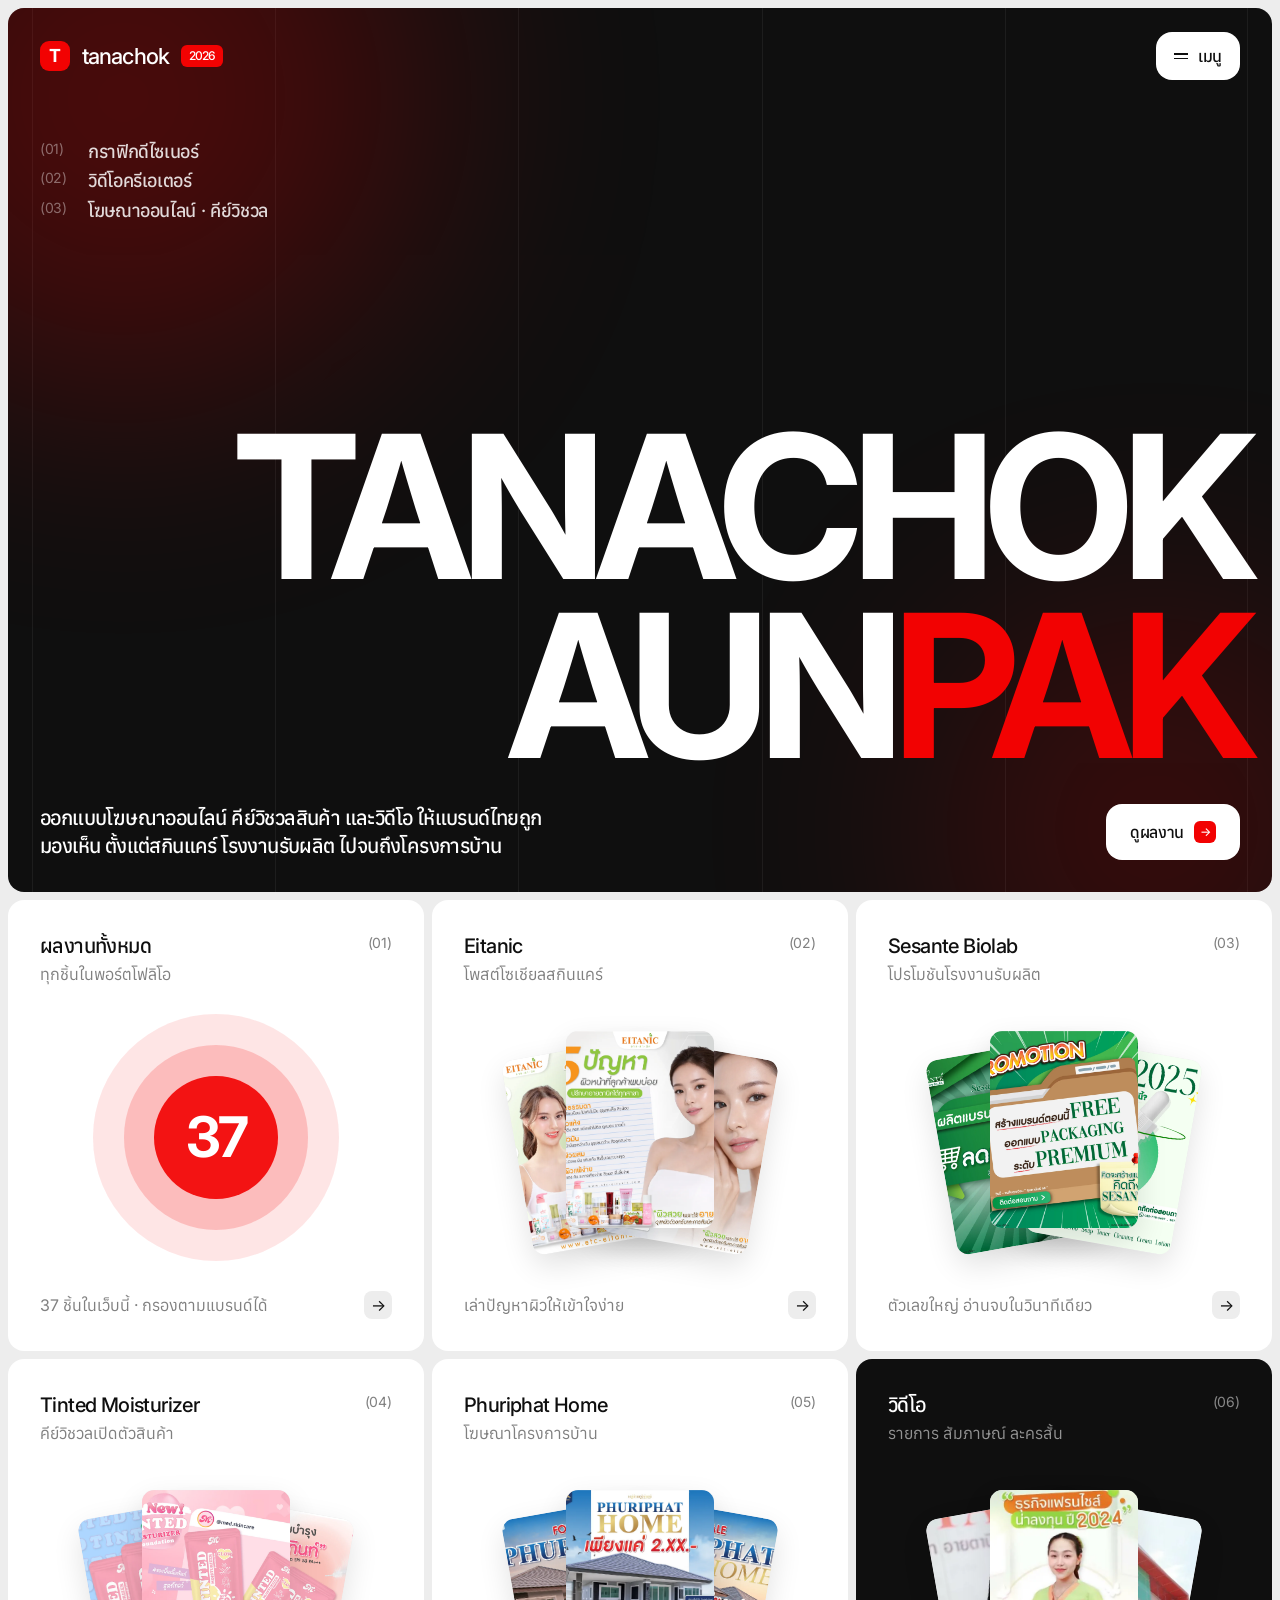
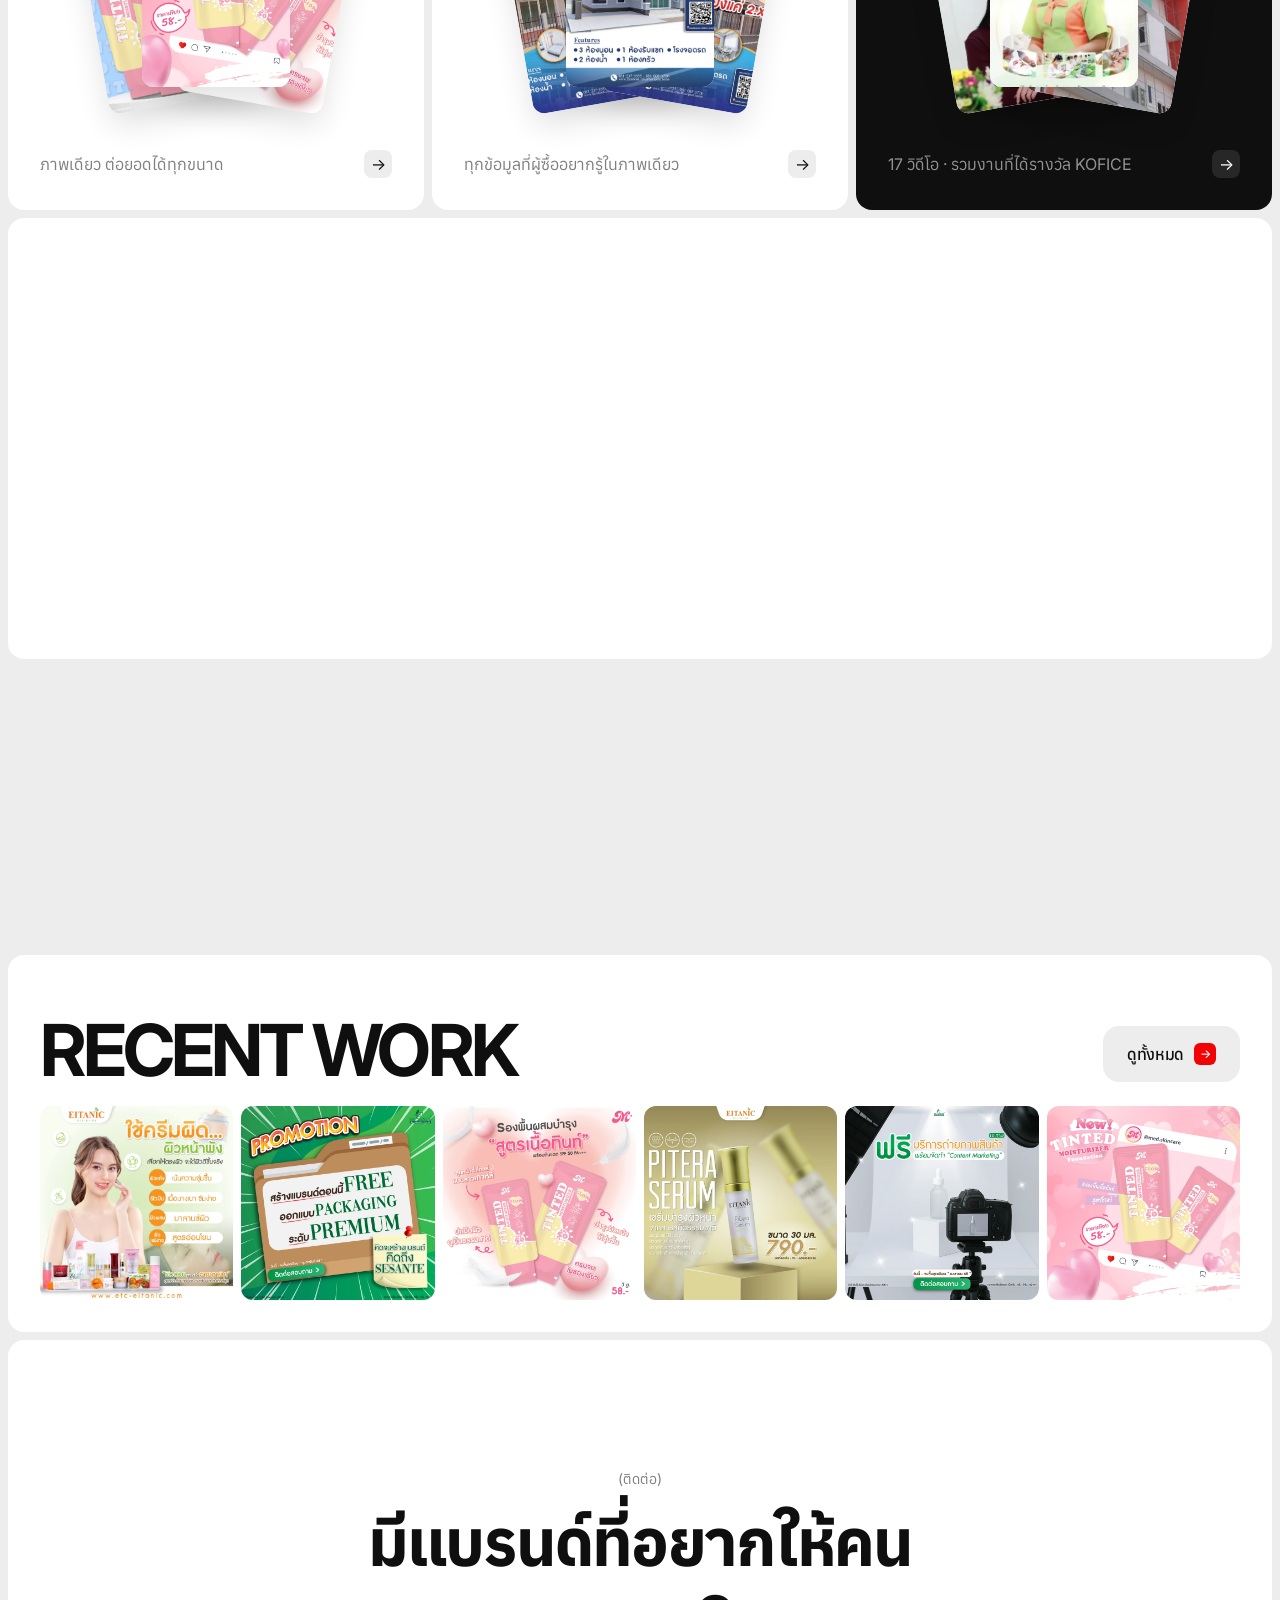
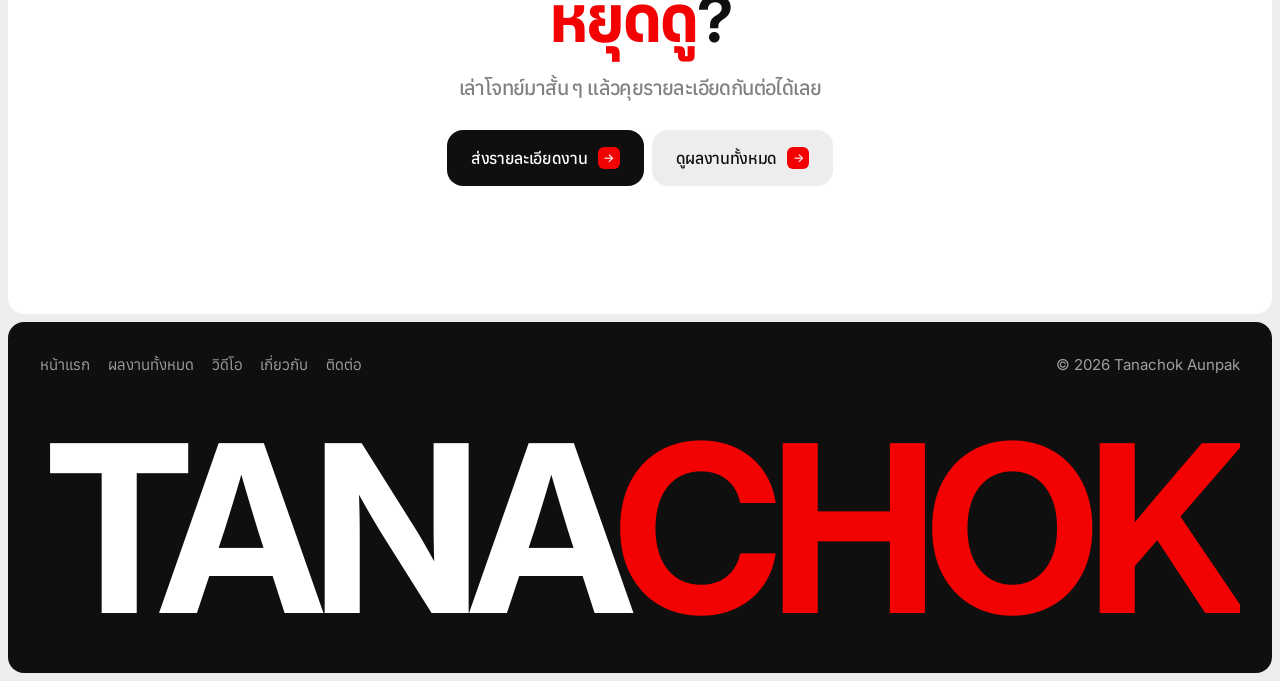
==== index.html @ 9e2f5c04 "Earth's Portfolio: Tanachok Aunpak portfolio website Co-Authored-By: Claude Opus 5.5 <noreply@anthro" ====
<!DOCTYPE html>
<html lang="th">
<head>
<meta charset="utf-8">
<meta name="viewport" content="width=device-width, initial-scale=1">
<title>Tanachok Aunpak — กราฟิกดีไซเนอร์และวิดีโอครีเอเตอร์</title>
<meta name="description" content="พอร์ตโฟลิโอ Tanachok Aunpak งานโฆษณาออนไลน์ คีย์วิชวลสินค้า แบนเนอร์ ริชเมนู LINE OA และวิดีโอ">
<link rel="preconnect" href="https://fonts.googleapis.com">
<link rel="preconnect" href="https://fonts.gstatic.com" crossorigin>
<link href="https://fonts.googleapis.com/css2?family=Inter:opsz,wght@14..32,400..700&family=Anuphan:wght@400;500;700&display=swap" rel="stylesheet">
<link rel="stylesheet" href="assets/style.css">
<script type="application/ld+json">{"@context":"https://schema.org","@type":"Person","name":"Tanachok Aunpak","jobTitle":"Graphic Designer and Video Creator","award":"2nd place, Promotional Video, 2021 Wonder Frame: Video and Photo Contest (KOFICE)"}</script>
</head>
<body>
<main class="stack" id="top">
<section class="panel dark hero">
    <div class="vlines"><i></i><i></i><i></i><i></i><i></i></div>
    <span class="glow a"></span><span class="glow b"></span>
    <div class="bar">
      <a href="index.html" class="logo bi" style="--n:0" aria-label="Tanachok หน้าแรก"><span class="mk">T</span>tanachok<span class="badge">2026</span></a>
      <div class="menu bi" style="--n:1"><button class="menu-btn" type="button" aria-expanded="false" aria-haspopup="true"><i><b></b><b></b></i>เมนู</button><nav class="menu-list" aria-label="เมนูหลัก"><a href="index.html" aria-current="page">หน้าแรก <span></span></a><a href="work.html">ผลงานทั้งหมด <span>(37)</span></a><hr><a href="eitanic.html">Eitanic <span>(02)</span></a><a href="sesante.html">Sesante Biolab <span>(03)</span></a><a href="tinted.html">Tinted Moisturizer <span>(04)</span></a><a href="phuriphat.html">Phuriphat Home <span>(05)</span></a><a href="video.html">วิดีโอ <span>(06)</span></a><hr><a href="about.html">เกี่ยวกับ <span></span></a><a href="contact.html">ติดต่อ <span>→</span></a></nav></div>
    </div>
    <div class="roles">
      <span class="bi" style="--n:2"><em>(01)</em>กราฟิกดีไซเนอร์</span>
      <span class="bi" style="--n:3"><em>(02)</em>วิดีโอครีเอเตอร์</span>
      <span class="bi" style="--n:4"><em>(03)</em>โฆษณาออนไลน์ · คีย์วิชวล</span>
    </div>
    <h1 class="disp fit"><span class="bi" style="--n:2;display:block">Tanachok</span><span class="bi" style="--n:3;display:block">Aun<span class="ac">pak</span></span></h1>
    <div class="foot">
      <p class="t20 bi" style="--n:4">ออกแบบโฆษณาออนไลน์ คีย์วิชวลสินค้า และวิดีโอ ให้แบรนด์ไทยถูกมองเห็น ตั้งแต่สกินแคร์ โรงงานรับผลิต ไปจนถึงโครงการบ้าน</p>
      <div class="bi" style="--n:5"><a href="work.html" class="btn light" ><span class="roll"><span>ดูผลงาน</span><span>ดูผลงาน</span></span><span class="ic">→</span></a></div>
    </div>
  </section>

  <section class="cgrid" aria-label="สารบัญ">
    <a href="work.html" class="panel card rv" style="--n:0">
      <div class="hd"><div><p class="t20">ผลงานทั้งหมด</p><p class="grey" style="margin-top:4px">ทุกชิ้นในพอร์ตโฟลิโอ</p></div><span class="num">(01)</span></div>
      <div class="vis"><div class="rings"><i></i><i></i><i></i><b>37</b></div></div>
      <div class="go"><span class="grey">37 ชิ้นในเว็บนี้ · กรองตามแบรนด์ได้</span><b>→</b></div>
    </a>
    <a href="eitanic.html" class="panel card rv" style="--n:1">
      <div class="hd"><div><p class="t20">Eitanic</p><p class="grey" style="margin-top:4px">โพสต์โซเชียลสกินแคร์</p></div><span class="num">(02)</span></div>
      <div class="vis"><div class="f"><img src="img/e51.webp" alt="" loading="lazy"></div><div class="f"><img src="img/e49.webp" alt="" loading="lazy"></div><div class="f"><img src="img/e50.webp" alt="" loading="lazy"></div></div>
      <div class="go"><span class="grey">เล่าปัญหาผิวให้เข้าใจง่าย</span><b>→</b></div>
    </a>
    <a href="sesante.html" class="panel card rv" style="--n:2">
      <div class="hd"><div><p class="t20">Sesante Biolab</p><p class="grey" style="margin-top:4px">โปรโมชันโรงงานรับผลิต</p></div><span class="num">(03)</span></div>
      <div class="vis"><div class="f"><img src="img/s11.webp" alt="" loading="lazy"></div><div class="f"><img src="img/s16.webp" alt="" loading="lazy"></div><div class="f"><img src="img/s20.webp" alt="" loading="lazy"></div></div>
      <div class="go"><span class="grey">ตัวเลขใหญ่ อ่านจบในวินาทีเดียว</span><b>→</b></div>
    </a>
    <a href="tinted.html" class="panel card rv" style="--n:0">
      <div class="hd"><div><p class="t20">Tinted Moisturizer</p><p class="grey" style="margin-top:4px">คีย์วิชวลเปิดตัวสินค้า</p></div><span class="num">(04)</span></div>
      <div class="vis"><div class="f"><img src="img/t43.webp" alt="" loading="lazy"></div><div class="f"><img src="img/t38.webp" alt="" loading="lazy"></div><div class="f"><img src="img/t39.webp" alt="" loading="lazy"></div></div>
      <div class="go"><span class="grey">ภาพเดียว ต่อยอดได้ทุกขนาด</span><b>→</b></div>
    </a>
    <a href="phuriphat.html" class="panel card rv" style="--n:1">
      <div class="hd"><div><p class="t20">Phuriphat Home</p><p class="grey" style="margin-top:4px">โฆษณาโครงการบ้าน</p></div><span class="num">(05)</span></div>
      <div class="vis"><div class="f"><img src="img/h2.webp" alt="" loading="lazy"></div><div class="f"><img src="img/h1.webp" alt="" loading="lazy"></div><div class="f"><img src="img/h2.webp" alt="" loading="lazy"></div></div>
      <div class="go"><span class="grey">ทุกข้อมูลที่ผู้ซื้ออยากรู้ในภาพเดียว</span><b>→</b></div>
    </a>
    <a href="video.html" class="panel card dark rv" style="--n:2">
      <div class="hd"><div><p class="t20">วิดีโอ</p><p class="grey" style="margin-top:4px">รายการ สัมภาษณ์ ละครสั้น</p></div><span class="num">(06)</span></div>
      <div class="vis"><div class="f"><img src="img/v_1tzj9fju.webp" alt="" loading="lazy"></div><div class="f"><img src="img/v_1C3UlmJU.webp" alt="" loading="lazy"></div><div class="f"><img src="img/v_13TFpoEt.webp" alt="" loading="lazy"></div></div>
      <div class="go"><span class="grey">17 วิดีโอ · รวมงานที่ได้รางวัล KOFICE</span><b>→</b></div>
    </a>
  </section>

  <section class="panel stmt">
    <p class="t24 rv">ทุกชิ้นงานเริ่มจากคำถามเดียว <span class="grey">คนที่เลื่อนผ่านจะหยุดดูไหม แล้วจะทักมาถามหรือเปล่า ตั้งแต่โพสต์โปรโมชันประจำเดือน ไปจนถึงคีย์วิชวลเปิดตัวสินค้าใหม่ ทุกชิ้นออกแบบให้อ่านง่ายบนมือถือ</span></p>
    <div class="rv" style="--n:1"><a href="about.html" class="btn " ><span class="roll"><span>รู้จักกันมากขึ้น</span><span>รู้จักกันมากขึ้น</span></span><span class="ic">→</span></a></div>
  </section>

  <section class="stats">
    <div class="panel stat rv" style="--n:0"><span class="num">(ผลงาน)</span><div><b class="disp"><span class="cu" data-to="60">60</span><span class="ac">+</span></b><p class="grey" style="margin-top:12px">ชิ้นงานกราฟิกในพอร์ตโฟลิโอ</p></div></div>
    <div class="panel stat rv" style="--n:1"><span class="num">(แบรนด์)</span><div><b class="disp"><span class="cu" data-to="4">4</span></b><p class="grey" style="margin-top:12px">แบรนด์ในผลงานชุดนี้ ตั้งแต่สกินแคร์ถึงอสังหาฯ</p></div></div>
    <div class="panel stat rv" style="--n:2"><span class="num">(รางวัล)</span><div><b class="disp">#<span class="cu" data-to="2">2</span></b><p class="grey" style="margin-top:12px">วิดีโอโปรโมต Wonder Frame 2021 จาก KOFICE</p></div></div>
  </section>

  <section class="panel">
    <div class="strip-head"><div><span class="num rv">(ล่าสุด)</span><h2 class="disp rv" style="--n:1;font-size:clamp(56px,5.6vw,88px);margin-top:10px">Recent work</h2></div><div class="rv" style="--n:2"><a href="work.html" class="btn ghost" ><span class="roll"><span>ดูทั้งหมด</span><span>ดูทั้งหมด</span></span><span class="ic">→</span></a></div></div>
    <div class="strip"><a href="work.html" class="rv" style="--n:0" aria-label="โพสต์ครีมบำรุงผิว Eitanic พร้อมนางแบบและสินค้า"><img src="img/e51.webp" alt="โพสต์ครีมบำรุงผิว Eitanic พร้อมนางแบบและสินค้า" width="1200" height="1200" loading="lazy" decoding="async" ></a><a href="work.html" class="rv" style="--n:1" aria-label="โพสต์โปรโมชันออกแบบแพ็กเกจจิ้งฟรี"><img src="img/s16.webp" alt="โพสต์โปรโมชันออกแบบแพ็กเกจจิ้งฟรี" width="1400" height="1400" loading="lazy" decoding="async" ></a><a href="work.html" class="rv" style="--n:2" aria-label="โพสต์รองพื้นผสมบำรุงสูตรเนื้อทินท์ ราคา 58 บาท"><img src="img/t39.webp" alt="โพสต์รองพื้นผสมบำรุงสูตรเนื้อทินท์ ราคา 58 บาท" width="1400" height="1400" loading="lazy" decoding="async" ></a><a href="work.html" class="rv" style="--n:3" aria-label="โพสต์สินค้า Pitera Serum ราคา 790 บาท"><img src="img/e34.webp" alt="โพสต์สินค้า Pitera Serum ราคา 790 บาท" width="1400" height="1400" loading="lazy" decoding="async" ></a><a href="work.html" class="rv" style="--n:4" aria-label="โพสต์ฟรีบริการถ่ายภาพสินค้า"><img src="img/s21.webp" alt="โพสต์ฟรีบริการถ่ายภาพสินค้า" width="1400" height="1400" loading="lazy" decoding="async" ></a><a href="work.html" class="rv" style="--n:5" aria-label="โพสต์สไตล์ Instagram เปิดตัว Tinted Moisturizer"><img src="img/t38.webp" alt="โพสต์สไตล์ Instagram เปิดตัว Tinted Moisturizer" width="1400" height="1400" loading="lazy" decoding="async" ></a></div>
  </section>

  <section class="panel cta">
    <span class="num rv">(ติดต่อ)</span>
    <h2 class="th-disp rv" style="--n:1">มีแบรนด์ที่อยากให้คน<span class="ac">หยุดดู</span>?</h2>
    <p class="t20 grey rv" style="--n:2;margin-top:16px">เล่าโจทย์มาสั้น ๆ แล้วคุยรายละเอียดกันต่อได้เลย</p>
    <div class="btns rv" style="--n:3"><a href="contact.html" class="btn " ><span class="roll"><span>ส่งรายละเอียดงาน</span><span>ส่งรายละเอียดงาน</span></span><span class="ic">→</span></a><a href="work.html" class="btn ghost" ><span class="roll"><span>ดูผลงานทั้งหมด</span><span>ดูผลงานทั้งหมด</span></span><span class="ic">→</span></a></div>
  </section>
  <footer class="panel dark foot-panel">
    <div class="row"><nav aria-label="ลิงก์ท้ายเว็บ"><a href="index.html">หน้าแรก</a><a href="work.html">ผลงานทั้งหมด</a><a href="video.html">วิดีโอ</a><a href="about.html">เกี่ยวกับ</a><a href="contact.html">ติดต่อ</a></nav><span>© 2026 Tanachok Aunpak</span></div>
    <div class="mega disp fit">Tana<span class="ac">chok</span></div>
  </footer>
</main>

<script src="assets/site.js"></script>
</body>
</html>
---- assets/style.css ----
/* Tanachok Aunpak — portfolio
   Style: Guidy-inspired. Barlow Condensed italic display, Kanit italic for Thai display,
   Switzer + Anuphan body. Grey page, framed panels, one accent. */
:root{
  --page:#EDEDED;--ink:#0F0F0F;--white:#fff;--grey:#808080;--line:#E1E1E3;
  --acc:#F20202;
  --disp:"Inter Display","Inter","Anuphan",sans-serif;
  --body:"Inter","Anuphan",system-ui,sans-serif;
  --ease:cubic-bezier(.22,1,.36,1);
  --gap:8px;--r:16px;--pad:clamp(24px,3vw,32px);
}
*{box-sizing:border-box;margin:0;padding:0}
html{scroll-behavior:smooth;-webkit-text-size-adjust:100%}
body{background:var(--page);color:var(--ink);font-family:var(--body);font-optical-sizing:auto;font-weight:400;-webkit-font-smoothing:antialiased;overflow-x:hidden;padding:var(--gap)}
a{color:inherit;text-decoration:none}
img{display:block;max-width:100%}
button,input,textarea,select{font:inherit;color:inherit}
:focus-visible{outline:2px solid var(--acc);outline-offset:3px}
[id]{scroll-margin-top:16px}
.stack{display:grid;gap:var(--gap)}
.panel{border-radius:var(--r);background:var(--white);position:relative;overflow:hidden}
.pad{padding:var(--pad)}
.dark{background:var(--ink);color:#fff}

/* type */
.disp{font-family:var(--disp);font-style:normal;font-weight:700;text-transform:uppercase;letter-spacing:-.055em;line-height:.9;font-optical-sizing:auto}
.th-disp{font-family:"Inter","Anuphan",sans-serif;font-style:normal;font-weight:700;letter-spacing:-.03em;line-height:1.2}
.t20{font:500 20px/1.4 var(--body);letter-spacing:-.03em}
.t24{font:500 24px/1.4 var(--body);letter-spacing:-.03em}
.p{font-size:16px;line-height:1.65}
.grey{color:var(--grey)}
.dark .grey{color:rgba(255,255,255,.55)}
.num{font:400 14px/1.5 var(--body);color:var(--grey);letter-spacing:-.01em}
.dark .num{color:rgba(255,255,255,.5)}
.ac{color:var(--acc)}

/* motion */
@keyframes blurin{from{opacity:0;filter:blur(10px);transform:translateY(18px)}to{opacity:1;filter:blur(0);transform:none}}
.bi{animation:blurin .9s var(--ease) both;animation-delay:calc(var(--n,0) * 90ms + 150ms)}
.rv{opacity:0;filter:blur(10px);transform:translateY(22px);transition:opacity .9s var(--ease),filter .9s var(--ease),transform .9s var(--ease);transition-delay:calc(var(--n,0) * 80ms)}
.rv.in{opacity:1;filter:none;transform:none}
main{transition:opacity .45s var(--ease),filter .45s var(--ease),transform .45s var(--ease)}
body.leaving main{opacity:0;filter:blur(12px);transform:translateY(-10px)}

/* buttons */
.btn{display:inline-flex;align-items:center;gap:10px;height:56px;padding:0 24px;border-radius:var(--r);background:var(--ink);color:#fff;font:500 16px/1 var(--body);letter-spacing:-.02em;overflow:hidden;border:0;cursor:pointer;transition:transform .35s var(--ease)}
.btn:active{transform:scale(.97)}
.btn .roll{display:block;height:1.4em;line-height:1.4em;overflow:hidden}
.btn .roll span{display:block;transition:transform .45s var(--ease)}
.btn:hover .roll span{transform:translateY(-100%)}
.btn .ic{width:22px;height:22px;border-radius:6px;background:var(--acc);color:#fff;display:grid;place-items:center;font-size:12px;transition:transform .45s var(--ease)}
.btn:hover .ic{transform:rotate(-45deg)}
.btn.light{background:#fff;color:var(--ink)}
.btn.ghost{background:var(--page);color:var(--ink)}

/* top bar + menu */
.bar{position:absolute;left:0;right:0;top:0;z-index:20;display:flex;justify-content:space-between;align-items:center;padding:24px var(--pad)}
.logo{display:flex;align-items:center;gap:12px;font:500 22px/1 var(--body);letter-spacing:-.04em;color:#fff}
.logo .mk{width:30px;height:30px;border-radius:9px;background:var(--acc);display:grid;place-items:center;font:700 18px/1 var(--disp);color:#fff;letter-spacing:-.04em}
.badge{font:500 12px/1 var(--body);background:var(--acc);color:#fff;padding:5px 8px;border-radius:6px}
.menu{position:relative}
.menu-btn{display:flex;align-items:center;gap:10px;height:48px;padding:0 18px;border-radius:var(--r);background:#fff;color:var(--ink);border:0;font:500 16px/1 var(--body);letter-spacing:-.02em;cursor:pointer}
.menu-btn i{display:grid;gap:3px}
.menu-btn i b{display:block;width:14px;height:1.5px;background:var(--ink);transition:transform .35s var(--ease)}
.menu.open .menu-btn i b:first-child{transform:translateY(2.25px) rotate(45deg)}
.menu.open .menu-btn i b:last-child{transform:translateY(-2.25px) rotate(-45deg)}
.menu-list{position:absolute;right:0;top:56px;width:310px;background:#fff;color:var(--ink);border-radius:var(--r);padding:10px;opacity:0;transform:translateY(-8px) scale(.98);transform-origin:top right;pointer-events:none;transition:opacity .35s var(--ease),transform .4s var(--ease);box-shadow:0 20px 50px rgba(0,0,0,.18)}
.menu.open .menu-list{opacity:1;transform:none;pointer-events:auto}
.menu-list a{display:flex;justify-content:space-between;align-items:center;padding:12px;border-radius:10px;font:500 16px/1.2 var(--body);letter-spacing:-.02em;transition:background .25s}
.menu-list a:hover{background:var(--page)}
.menu-list a span{color:var(--grey);font-weight:400;font-size:14px}
.menu-list a[aria-current="page"]{background:var(--page)}
.menu-list a[aria-current="page"] span{color:var(--acc)}
.menu-list hr{border:0;border-top:1px solid var(--line);margin:6px 12px}

/* hero (home) */
.hero{min-height:calc(100svh - 16px);display:flex;flex-direction:column;justify-content:flex-end;isolation:isolate}
.vlines{position:absolute;inset:0;display:grid;grid-template-columns:repeat(5,1fr);padding:0 24px;pointer-events:none;z-index:-1}
.vlines i{border-left:1px solid rgba(255,255,255,.06)}
.vlines i:last-child{border-right:1px solid rgba(255,255,255,.06)}
.glow{position:absolute;border-radius:50%;background:var(--acc);filter:blur(130px);opacity:.26;z-index:-1;animation:drift 14s ease-in-out infinite alternate;pointer-events:none}
.glow.a{width:46vw;height:46vw;left:-14vw;top:-16vw}
.glow.b{width:34vw;height:34vw;right:-8vw;bottom:-12vw;opacity:.2;animation-delay:-6s}
@keyframes drift{to{transform:translate(4vw,3vw) scale(1.08)}}
.roles{position:absolute;left:var(--pad);top:132px;display:grid;gap:6px}
.roles span{display:flex;gap:14px;font:500 18px/1.3 var(--body);letter-spacing:-.02em;color:rgba(255,255,255,.85)}
.roles span em{font-style:normal;color:rgba(255,255,255,.4);font-weight:400;font-size:14px;width:34px}
.hero h1{position:relative;z-index:1;padding:0 clamp(16px,2vw,24px);font-size:clamp(96px,15.6vw,260px);text-align:right;white-space:nowrap}
.hero .foot{display:flex;justify-content:space-between;align-items:flex-end;gap:32px;padding:28px var(--pad) var(--pad)}
.hero .foot p{max-width:520px}

/* page head (inner pages) */
.phead{min-height:min(78svh,720px);display:flex;flex-direction:column;justify-content:flex-end;isolation:isolate}
.phead .in{padding:0 var(--pad) var(--pad);display:grid;grid-template-columns:minmax(0,1fr);gap:22px}
.phead h1,.next .fit{min-width:0;max-width:100%}
.phead h1{font-size:clamp(88px,13vw,220px);white-space:nowrap}
.phead .row{display:flex;justify-content:space-between;align-items:flex-end;gap:32px;flex-wrap:wrap}
.phead .row p{max-width:560px}
.crumb{display:flex;gap:10px;align-items:center;font:400 14px/1 var(--body);color:rgba(255,255,255,.55)}
.crumb a:hover{color:#fff}

/* fit-to-width words */
.fit{white-space:nowrap}

/* contents cards */
.cgrid{display:grid;grid-template-columns:repeat(3,1fr);gap:var(--gap)}
.card{display:flex;flex-direction:column;justify-content:space-between;min-height:451px;padding:var(--pad);transition:background .4s var(--ease)}
.card .hd{display:flex;justify-content:space-between;gap:16px}
.card .vis{position:relative;flex:1;display:grid;place-items:center;margin:20px 0}
.card .vis .f{position:absolute;width:42%;aspect-ratio:3/4;border-radius:12px;overflow:hidden;background:var(--page);box-shadow:0 12px 30px rgba(0,0,0,.12);transition:transform .7s var(--ease)}
.card .vis .f img{width:100%;height:100%;object-fit:cover}
.card .vis .f:nth-child(1){transform:rotate(-10deg) translateX(-34%)}
.card .vis .f:nth-child(2){transform:translateY(-4%);z-index:2}
.card .vis .f:nth-child(3){transform:rotate(10deg) translateX(34%)}
.card:hover .vis .f:nth-child(1){transform:rotate(-14deg) translateX(-56%)}
.card:hover .vis .f:nth-child(2){transform:translateY(-10%) scale(1.04)}
.card:hover .vis .f:nth-child(3){transform:rotate(14deg) translateX(56%)}
.card:hover{background:#FAFAFA}
.card.dark:hover{background:#181818}
.card .go{display:flex;justify-content:space-between;align-items:center}
.card .go b{width:28px;height:28px;border-radius:8px;background:var(--page);display:grid;place-items:center;font-weight:400;transition:transform .45s var(--ease),background .3s,color .3s}
.card:hover .go b{transform:rotate(-45deg);background:var(--acc);color:#fff}
.card.dark .go b{background:rgba(255,255,255,.1)}
.rings{position:relative;width:min(290px,70%);aspect-ratio:1/1}
.rings i{position:absolute;inset:0;margin:auto;border-radius:50%;background:var(--acc);transition:transform .7s var(--ease)}
.rings i:nth-child(1){width:100%;height:100%;opacity:.1}
.rings i:nth-child(2){width:75%;height:75%;opacity:.18}
.rings i:nth-child(3){width:50%;height:50%;opacity:.9}
.rings b{position:absolute;inset:0;display:grid;place-items:center;font:700 56px/1 var(--disp);color:#fff;letter-spacing:-.05em}
.card:hover .rings i:nth-child(1){transform:scale(1.06)}
.card:hover .rings i:nth-child(2){transform:scale(1.1)}
.card .big{font-size:clamp(84px,8vw,128px)}

/* statement */
.stmt{text-align:center;padding:clamp(80px,10vw,140px) 24px}
.stmt p{max-width:660px;margin:0 auto}
.stmt .btn{margin-top:28px}

/* stats */
.stats{display:grid;grid-template-columns:repeat(3,1fr);gap:var(--gap)}
.stat{padding:var(--pad);display:flex;flex-direction:column;justify-content:space-between;min-height:280px}
.stat b{display:block;font-size:clamp(96px,10vw,160px)}

/* recent strip */
.strip-head{display:flex;justify-content:space-between;align-items:flex-end;gap:24px;padding:var(--pad) var(--pad) 0}
.strip{display:grid;grid-template-columns:repeat(6,1fr);gap:var(--gap);padding:24px var(--pad) var(--pad)}
.strip a{aspect-ratio:1/1;border-radius:12px;overflow:hidden;background:var(--page)}
.strip img{width:100%;height:100%;object-fit:cover;transition:transform .9s var(--ease)}
.strip a:hover img{transform:scale(1.06)}

/* split panels */
.split{display:grid;grid-template-columns:minmax(0,.8fr) minmax(0,1.2fr);gap:clamp(24px,4vw,64px);padding:var(--pad)}
.split h2{font-size:clamp(64px,6.4vw,104px)}
.srow{display:grid;grid-template-columns:60px 1fr;gap:16px;padding:22px 0;border-top:1px solid var(--line);transition:padding .45s var(--ease)}
.srow:last-child{border-bottom:1px solid var(--line)}
.srow:hover{padding-left:12px}
.srow .t20{transition:color .3s}
.srow:hover .t20{color:var(--acc)}
.srow p.grey{margin-top:4px}
.dark .srow{border-color:rgba(255,255,255,.12)}

/* steps */
.steps{display:grid;grid-template-columns:repeat(4,1fr);gap:var(--gap)}
.step{padding:var(--pad);min-height:300px;display:flex;flex-direction:column;justify-content:space-between}
.step b{font-size:clamp(72px,7vw,112px)}
.step b .ac{font-size:.5em}

/* award */
.award{padding:var(--pad);isolation:isolate}
.award .glow{width:40vw;height:40vw;left:30%;top:-20vw;opacity:.22}
.award .grid{display:grid;grid-template-columns:minmax(0,1.1fr) minmax(0,1fr);gap:clamp(24px,4vw,64px);align-items:end;min-height:520px}
.award h2{font-size:clamp(96px,11vw,180px)}
.award .th-disp{font-size:clamp(28px,2.6vw,40px);margin-top:18px}
.dl div{display:grid;grid-template-columns:120px 1fr;gap:16px;padding:18px 0;border-top:1px solid var(--line);font:500 16px/1.5 var(--body);letter-spacing:-.02em}
.dl dt{color:var(--grey);font-weight:400}
.dark .dl div{border-color:rgba(255,255,255,.12)}
.dark .dl dt{color:rgba(255,255,255,.5)}

/* cta panel */
.cta{text-align:center;padding:clamp(80px,10vw,140px) 24px}
.cta h2{font-size:clamp(40px,5vw,72px);max-width:14ch;margin:16px auto 0}
.cta .btns{display:flex;justify-content:center;flex-wrap:wrap;gap:var(--gap);margin-top:28px}

/* work gallery */
.filters{display:flex;flex-wrap:wrap;gap:8px;align-items:center;padding:var(--pad)}
.filters .lbl{font:400 14px/1 var(--body);color:var(--grey);margin-right:6px}
.filters .sep{width:1px;height:28px;background:var(--line);margin:0 8px}
.chip{height:40px;padding:0 16px;border-radius:800px;border:0;background:var(--page);font:500 15px/1 var(--body);letter-spacing:-.02em;cursor:pointer;transition:background .3s,color .3s}
.chip:hover{background:#E2E2E2}
.chip[aria-pressed="true"]{background:var(--ink);color:#fff}
.chip small{font-weight:400;opacity:.55;margin-left:6px}
.count{margin-left:auto;font:400 14px/1 var(--body);color:var(--grey)}
.masonry{columns:3;column-gap:var(--gap)}
.tile{break-inside:avoid;margin-bottom:var(--gap);display:block;width:100%;border:0;text-align:left;cursor:zoom-in;padding:10px;background:#fff;border-radius:var(--r);transition:opacity .4s var(--ease),transform .4s var(--ease)}
.tile .im{border-radius:10px;overflow:hidden;background:var(--page)}
.tile img{width:100%;height:auto;transition:transform .9s var(--ease)}
.tile:hover img{transform:scale(1.035)}
.tile .cap{display:flex;justify-content:space-between;gap:12px;padding:12px 6px 4px;font:500 15px/1.3 var(--body);letter-spacing:-.02em}
.tile .cap span{color:var(--grey);font-weight:400;font-size:14px}
.tile.hide{display:none}

/* lightbox */
.lb{position:fixed;inset:0;z-index:100;background:rgba(15,15,15,.94);display:grid;grid-template-rows:auto 1fr auto;opacity:0;pointer-events:none;transition:opacity .35s var(--ease)}
.lb.open{opacity:1;pointer-events:auto}
.lb .top{display:flex;justify-content:space-between;align-items:center;padding:20px 24px;color:#fff}
.lb .stage{display:grid;place-items:center;padding:0 72px;min-height:0}
.lb .stage img{max-width:100%;max-height:calc(100svh - 170px);border-radius:12px;object-fit:contain;transition:opacity .25s,filter .35s}
.lb .stage img.swap{opacity:0;filter:blur(8px)}
.lb .bot{display:flex;justify-content:center;gap:8px;padding:20px}
.lb button{height:44px;min-width:44px;padding:0 16px;border-radius:12px;border:0;background:rgba(255,255,255,.1);color:#fff;cursor:pointer;font:500 15px/1 var(--body);transition:background .25s}
.lb button:hover{background:var(--acc)}
.lb .cap{font:500 15px/1.4 var(--body)}
.lb .cap span{color:rgba(255,255,255,.55);font-weight:400;margin-left:10px}

/* case study */
.meta4{display:grid;grid-template-columns:repeat(4,1fr);gap:var(--gap)}
.meta4 div{padding:var(--pad)}
.meta4 dt{font:400 14px/1 var(--body);color:var(--grey);margin-bottom:12px}
.meta4 dd{font:500 20px/1.35 var(--body);letter-spacing:-.03em}
.two{display:grid;grid-template-columns:1fr 1fr;gap:var(--gap)}
.two .panel{padding:var(--pad);min-height:320px;display:flex;flex-direction:column;justify-content:space-between;gap:40px}
.two h3{font-size:clamp(56px,5vw,80px)}
.feature{padding:var(--pad)}
.feature .im{max-width:min(100%,860px);margin:0 auto;border-radius:12px;overflow:hidden;background:var(--page);cursor:zoom-in}
.feature .im img{width:100%;height:auto}
.palette{display:flex;gap:var(--gap);margin-top:14px}
.palette i{flex:1;height:64px;border-radius:12px;position:relative}
.palette i span{position:absolute;left:10px;bottom:8px;font:500 12px/1 var(--body);font-style:normal;color:#fff;mix-blend-mode:difference}
.next>div{min-width:0;flex:1}
.next{display:flex;justify-content:space-between;align-items:flex-end;gap:24px;padding:var(--pad);min-height:340px;isolation:isolate}
.next .disp{font-size:clamp(88px,12vw,200px)}
.next .arrow{width:72px;height:72px;border-radius:20px;background:var(--acc);color:#fff;display:grid;place-items:center;font-size:28px;transition:transform .5s var(--ease)}
.next:hover .arrow{transform:rotate(-45deg)}

/* contact */
.ways{display:grid;gap:var(--gap)}
.ways a,.ways div{display:flex;justify-content:space-between;align-items:center;gap:16px;padding:20px 22px;border-radius:12px;background:var(--page);font:500 18px/1.3 var(--body);letter-spacing:-.02em}
.ways small{font:400 14px/1 var(--body);color:var(--grey)}
.form{display:grid;gap:18px}
.form[hidden]{display:none}
.field{display:grid;gap:8px}
.field label{font:400 14px/1 var(--body);color:var(--grey)}
.field input,.field textarea{width:100%;border:0;border-radius:12px;background:var(--page);padding:16px 18px;font:500 17px/1.4 var(--body);letter-spacing:-.02em;resize:vertical}
.field input:focus,.field textarea:focus{outline:2px solid var(--ink);outline-offset:0}
.field .err{font:400 13px/1.3 var(--body);color:var(--acc);display:none}
.field.bad .err{display:block}
.field.bad input,.field.bad textarea{outline:2px solid var(--acc)}
.chips{display:flex;flex-wrap:wrap;gap:8px}
.done{display:none;padding:22px;border-radius:12px;background:var(--page)}
.done.on{display:block}
.done pre{white-space:pre-wrap;font:400 15px/1.6 var(--body);margin:14px 0;background:#fff;border-radius:10px;padding:14px}

/* footer */
.foot-panel{padding:var(--pad)}
.foot-panel .row{display:flex;justify-content:space-between;gap:16px;flex-wrap:wrap;font:400 15px/1.4 var(--body);color:rgba(255,255,255,.6)}
.foot-panel nav{display:flex;flex-wrap:wrap;gap:18px}
.foot-panel nav a:hover{color:#fff}
.mega{font-size:clamp(90px,19vw,340px);text-align:center;margin:48px 0 8px;white-space:nowrap;overflow:hidden}

/* mobile */
@media (max-width:1000px){
  .meta4{grid-template-columns:1fr 1fr}
  .steps{grid-template-columns:1fr 1fr}
  .masonry{columns:2}
}
@media (max-width:760px){
  .hero h1{font-size:25vw;text-align:left}
  .hero .foot{flex-direction:column;align-items:flex-start}
  .roles{top:110px}
  .vlines{grid-template-columns:repeat(3,1fr)}
  .phead{min-height:62svh}
  .phead h1{font-size:22vw}
  .cgrid,.stats,.two,.split,.award .grid{grid-template-columns:1fr}
  .card{min-height:400px}
  .award .grid{min-height:0}
  .strip{grid-template-columns:repeat(3,1fr)}
  .strip-head{flex-direction:column;align-items:flex-start}
  .steps{grid-template-columns:1fr}
  .step{min-height:220px}
  .meta4{grid-template-columns:1fr 1fr}
  .masonry{columns:1}
  .filters .sep{display:none}
  .count{margin-left:0;width:100%}
  .lb .stage{padding:0 12px}
  .menu-list{width:min(310px,calc(100vw - 48px))}
  .badge{display:none}
  .next{flex-direction:column;align-items:flex-start;min-height:260px}
}
@media (prefers-reduced-motion:reduce){
  html{scroll-behavior:auto}
  .bi,.glow{animation:none}
  .rv{filter:none;transform:none;transition:opacity .4s}
  main{transition:none}
}

/* video */
.vfeat{display:grid;grid-template-columns:minmax(0,1.4fr) minmax(0,1fr);gap:clamp(24px,4vw,64px);padding:var(--pad);align-items:end}
.vgrid{columns:4;column-gap:var(--gap)}
.vcard{break-inside:avoid;margin-bottom:var(--gap);display:block;background:#fff;border-radius:var(--r);padding:10px;transition:opacity .4s var(--ease)}
.vcard.hide{display:none}
.vthumb{position:relative;border-radius:10px;overflow:hidden;background:var(--ink)}
.vthumb img{width:100%;height:auto;transition:transform .9s var(--ease),filter .5s}
.vcard:hover .vthumb img,.vfeat:hover .vthumb img{transform:scale(1.04);filter:brightness(.85)}
.play{position:absolute;left:50%;top:50%;width:58px;height:58px;margin:-29px 0 0 -29px;border-radius:50%;background:var(--acc);color:#fff;display:grid;place-items:center;font-size:18px;padding-left:3px;box-shadow:0 10px 30px rgba(0,0,0,.25);transition:transform .45s var(--ease)}
.vcard:hover .play,.vfeat:hover .play{transform:scale(1.12)}
.vbadge{position:absolute;left:10px;top:10px;font:500 12px/1 var(--body);background:rgba(15,15,15,.75);color:#fff;padding:7px 9px;border-radius:8px}
.vcard .cap{padding:12px 6px 4px}
.vcard .cap p{font:500 16px/1.35 var(--body);letter-spacing:-.02em}
.vcard .cap .row{display:flex;justify-content:space-between;align-items:center;gap:10px;margin-top:8px;font:400 13px/1 var(--body);color:var(--grey)}
.vcard .cap .alt{color:var(--ink);text-decoration:underline;text-underline-offset:3px}
.vcard .cap .alt:hover{color:var(--acc)}
.note{font:400 14px/1.5 var(--body);color:var(--grey)}
@media (max-width:1100px){.vgrid{columns:3}}
@media (max-width:760px){.vgrid{columns:2}.vfeat{grid-template-columns:1fr}.play{width:46px;height:46px;margin:-23px 0 0 -23px}}
@media (max-width:420px){.vgrid{columns:1}}
.ways div{background:none;border-radius:0;border-bottom:1px solid var(--line);padding:18px 2px;min-height:58px}
.ways div:first-child{border-top:1px solid var(--line)}
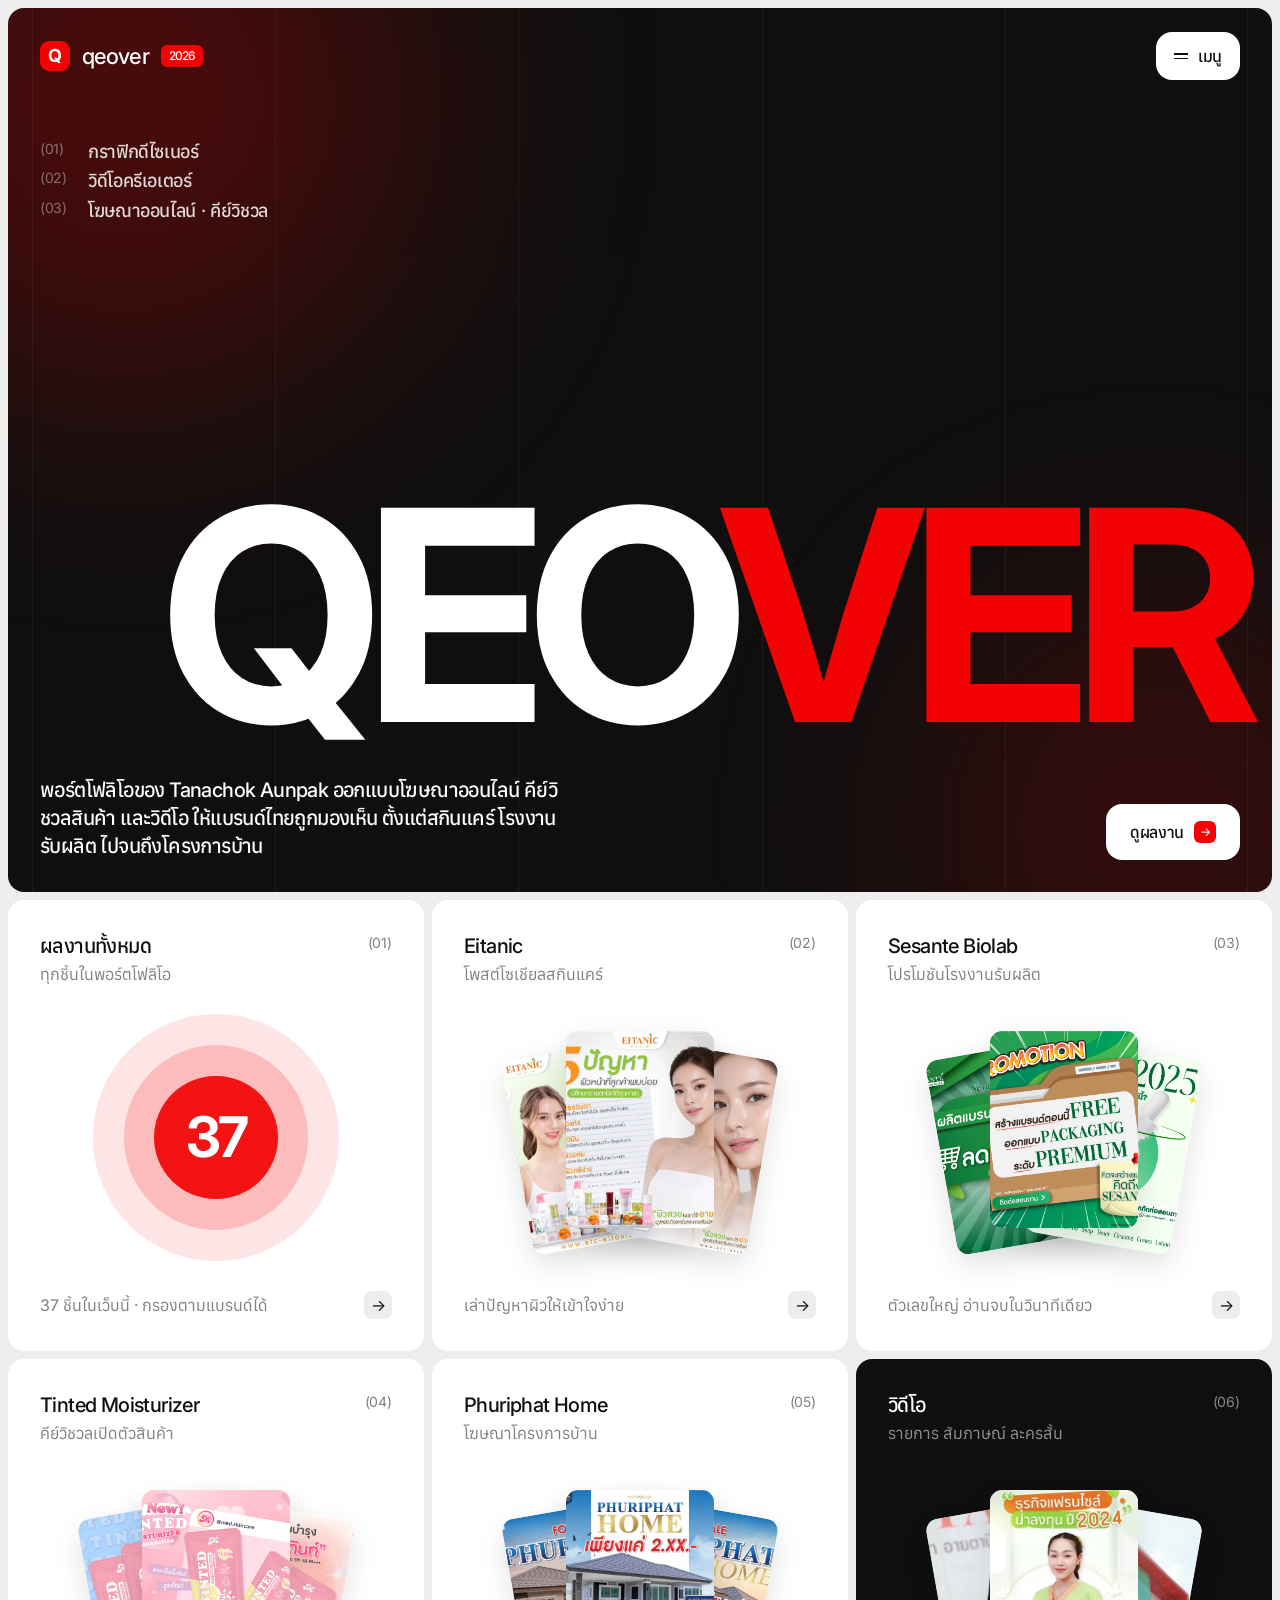
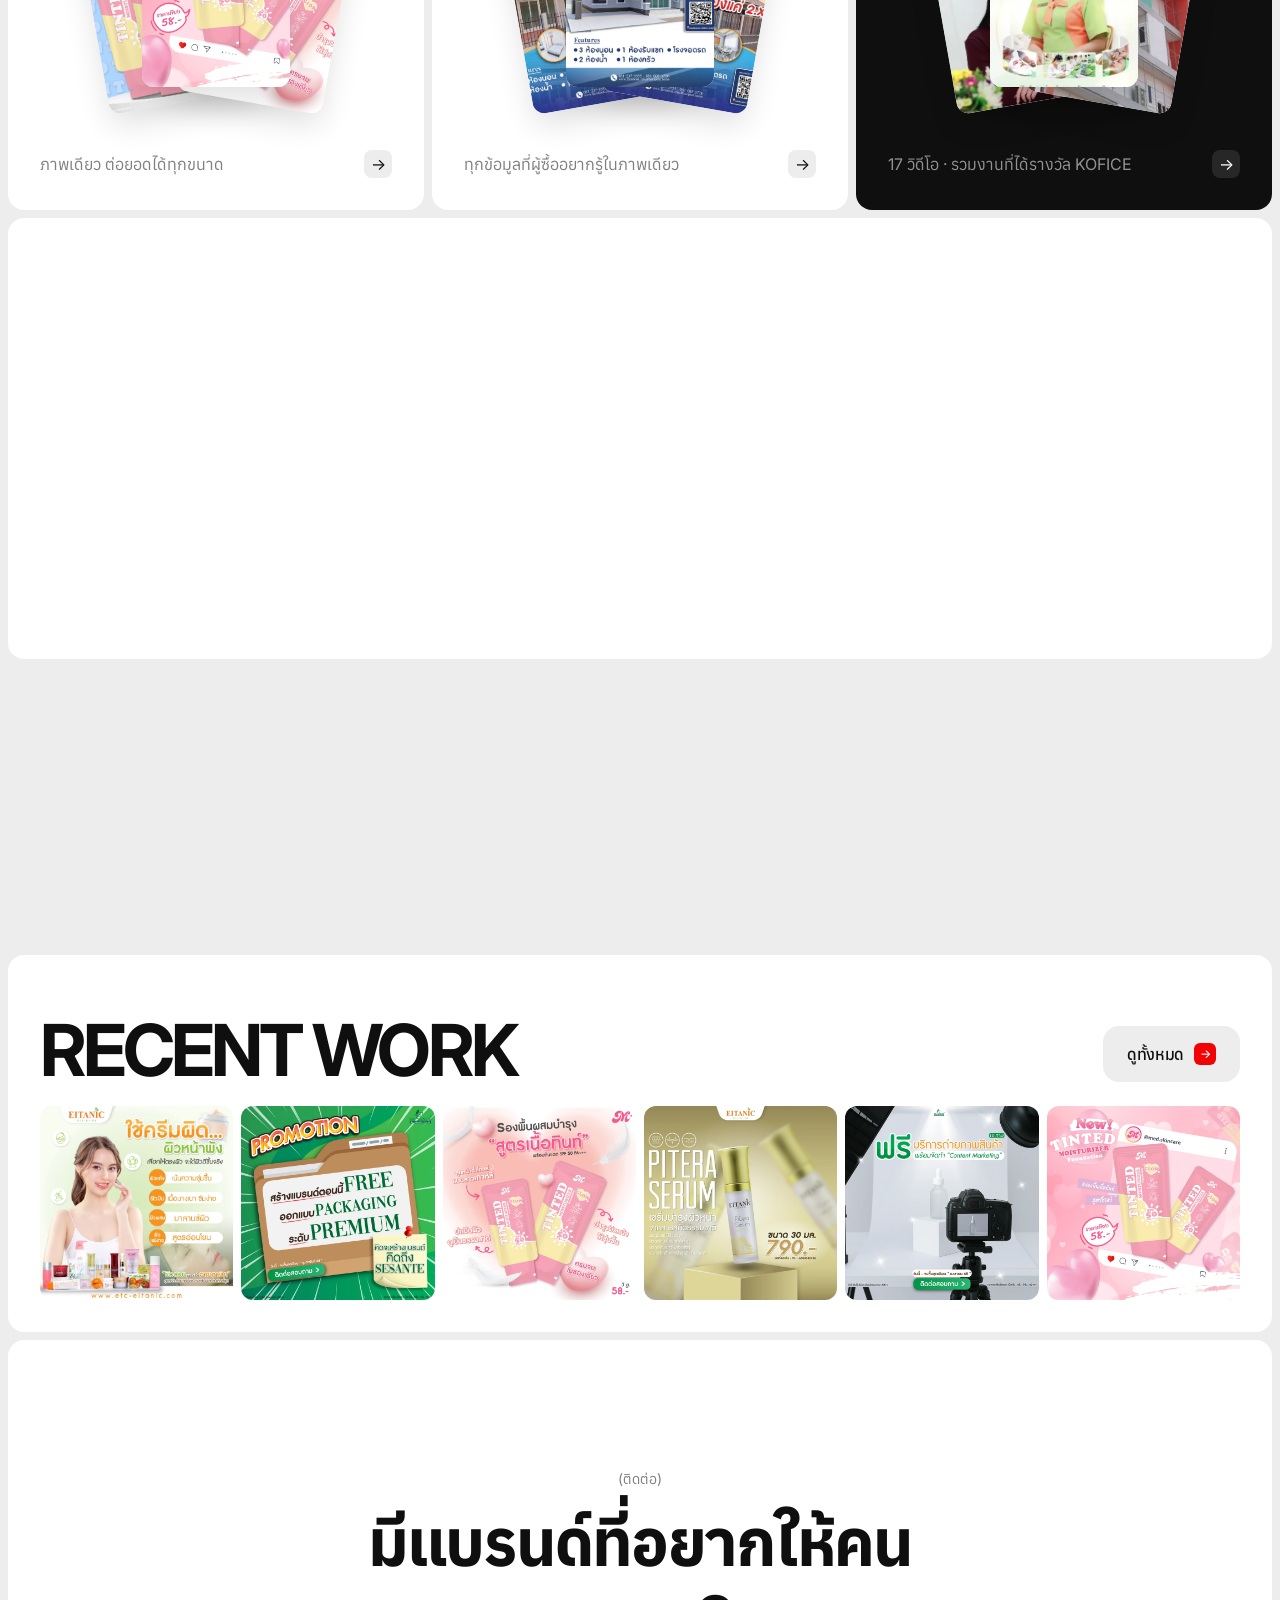
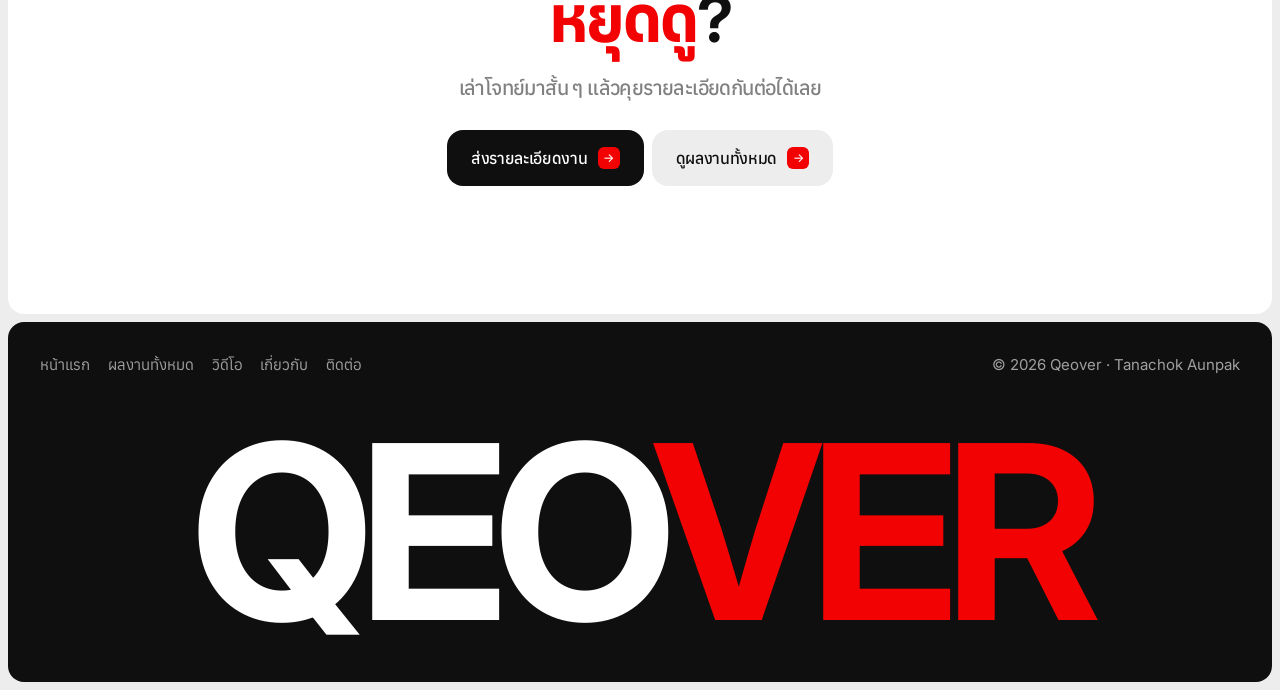
==== commit 44b09385: "Rename portfolio brand to Qeover Logo, hero, page titles and footer now use Qeover; Tanachok Aunpak " ====
--- a/index.html
+++ b/index.html
@@ -3,13 +3,13 @@
 <head>
 <meta charset="utf-8">
 <meta name="viewport" content="width=device-width, initial-scale=1">
-<title>Tanachok Aunpak — กราฟิกดีไซเนอร์และวิดีโอครีเอเตอร์</title>
+<title>Qeover — พอร์ตโฟลิโอ Tanachok Aunpak กราฟิกดีไซเนอร์และวิดีโอครีเอเตอร์</title>
 <meta name="description" content="พอร์ตโฟลิโอ Tanachok Aunpak งานโฆษณาออนไลน์ คีย์วิชวลสินค้า แบนเนอร์ ริชเมนู LINE OA และวิดีโอ">
 <link rel="preconnect" href="https://fonts.googleapis.com">
 <link rel="preconnect" href="https://fonts.gstatic.com" crossorigin>
 <link href="https://fonts.googleapis.com/css2?family=Inter:opsz,wght@14..32,400..700&family=Anuphan:wght@400;500;700&display=swap" rel="stylesheet">
 <link rel="stylesheet" href="assets/style.css">
-<script type="application/ld+json">{"@context":"https://schema.org","@type":"Person","name":"Tanachok Aunpak","jobTitle":"Graphic Designer and Video Creator","award":"2nd place, Promotional Video, 2021 Wonder Frame: Video and Photo Contest (KOFICE)"}</script>
+<script type="application/ld+json">{"@context":"https://schema.org","@type":"Person","name":"Tanachok Aunpak","brand":"Qeover","jobTitle":"Graphic Designer and Video Creator","award":"2nd place, Promotional Video, 2021 Wonder Frame: Video and Photo Contest (KOFICE)"}</script>
 </head>
 <body>
 <main class="stack" id="top">
@@ -17,7 +17,7 @@
     <div class="vlines"><i></i><i></i><i></i><i></i><i></i></div>
     <span class="glow a"></span><span class="glow b"></span>
     <div class="bar">
-      <a href="index.html" class="logo bi" style="--n:0" aria-label="Tanachok หน้าแรก"><span class="mk">T</span>tanachok<span class="badge">2026</span></a>
+      <a href="index.html" class="logo bi" style="--n:0" aria-label="Qeover หน้าแรก"><span class="mk">Q</span>qeover<span class="badge">2026</span></a>
       <div class="menu bi" style="--n:1"><button class="menu-btn" type="button" aria-expanded="false" aria-haspopup="true"><i><b></b><b></b></i>เมนู</button><nav class="menu-list" aria-label="เมนูหลัก"><a href="index.html" aria-current="page">หน้าแรก <span></span></a><a href="work.html">ผลงานทั้งหมด <span>(37)</span></a><hr><a href="eitanic.html">Eitanic <span>(02)</span></a><a href="sesante.html">Sesante Biolab <span>(03)</span></a><a href="tinted.html">Tinted Moisturizer <span>(04)</span></a><a href="phuriphat.html">Phuriphat Home <span>(05)</span></a><a href="video.html">วิดีโอ <span>(06)</span></a><hr><a href="about.html">เกี่ยวกับ <span></span></a><a href="contact.html">ติดต่อ <span>→</span></a></nav></div>
     </div>
     <div class="roles">
@@ -25,9 +25,9 @@
       <span class="bi" style="--n:3"><em>(02)</em>วิดีโอครีเอเตอร์</span>
       <span class="bi" style="--n:4"><em>(03)</em>โฆษณาออนไลน์ · คีย์วิชวล</span>
     </div>
-    <h1 class="disp fit"><span class="bi" style="--n:2;display:block">Tanachok</span><span class="bi" style="--n:3;display:block">Aun<span class="ac">pak</span></span></h1>
+    <h1 class="disp fit"><span class="bi" style="--n:2;display:block">Qeo<span class="ac">ver</span></span></h1>
     <div class="foot">
-      <p class="t20 bi" style="--n:4">ออกแบบโฆษณาออนไลน์ คีย์วิชวลสินค้า และวิดีโอ ให้แบรนด์ไทยถูกมองเห็น ตั้งแต่สกินแคร์ โรงงานรับผลิต ไปจนถึงโครงการบ้าน</p>
+      <p class="t20 bi" style="--n:4">พอร์ตโฟลิโอของ Tanachok Aunpak ออกแบบโฆษณาออนไลน์ คีย์วิชวลสินค้า และวิดีโอ ให้แบรนด์ไทยถูกมองเห็น ตั้งแต่สกินแคร์ โรงงานรับผลิต ไปจนถึงโครงการบ้าน</p>
       <div class="bi" style="--n:5"><a href="work.html" class="btn light" ><span class="roll"><span>ดูผลงาน</span><span>ดูผลงาน</span></span><span class="ic">→</span></a></div>
     </div>
   </section>
@@ -88,8 +88,8 @@
     <div class="btns rv" style="--n:3"><a href="contact.html" class="btn " ><span class="roll"><span>ส่งรายละเอียดงาน</span><span>ส่งรายละเอียดงาน</span></span><span class="ic">→</span></a><a href="work.html" class="btn ghost" ><span class="roll"><span>ดูผลงานทั้งหมด</span><span>ดูผลงานทั้งหมด</span></span><span class="ic">→</span></a></div>
   </section>
   <footer class="panel dark foot-panel">
-    <div class="row"><nav aria-label="ลิงก์ท้ายเว็บ"><a href="index.html">หน้าแรก</a><a href="work.html">ผลงานทั้งหมด</a><a href="video.html">วิดีโอ</a><a href="about.html">เกี่ยวกับ</a><a href="contact.html">ติดต่อ</a></nav><span>© 2026 Tanachok Aunpak</span></div>
-    <div class="mega disp fit">Tana<span class="ac">chok</span></div>
+    <div class="row"><nav aria-label="ลิงก์ท้ายเว็บ"><a href="index.html">หน้าแรก</a><a href="work.html">ผลงานทั้งหมด</a><a href="video.html">วิดีโอ</a><a href="about.html">เกี่ยวกับ</a><a href="contact.html">ติดต่อ</a></nav><span>© 2026 Qeover · Tanachok Aunpak</span></div>
+    <div class="mega disp fit">Qeo<span class="ac">ver</span></div>
   </footer>
 </main>
 
--- a/assets/style.css
+++ b/assets/style.css
@@ -85,7 +85,7 @@
 .roles{position:absolute;left:var(--pad);top:132px;display:grid;gap:6px}
 .roles span{display:flex;gap:14px;font:500 18px/1.3 var(--body);letter-spacing:-.02em;color:rgba(255,255,255,.85)}
 .roles span em{font-style:normal;color:rgba(255,255,255,.4);font-weight:400;font-size:14px;width:34px}
-.hero h1{position:relative;z-index:1;padding:0 clamp(16px,2vw,24px);font-size:clamp(96px,15.6vw,260px);text-align:right;white-space:nowrap}
+.hero h1{position:relative;z-index:1;padding:0 clamp(16px,2vw,24px);font-size:clamp(96px,23vw,420px);text-align:right;white-space:nowrap}
 .hero .foot{display:flex;justify-content:space-between;align-items:flex-end;gap:32px;padding:28px var(--pad) var(--pad)}
 .hero .foot p{max-width:520px}
 
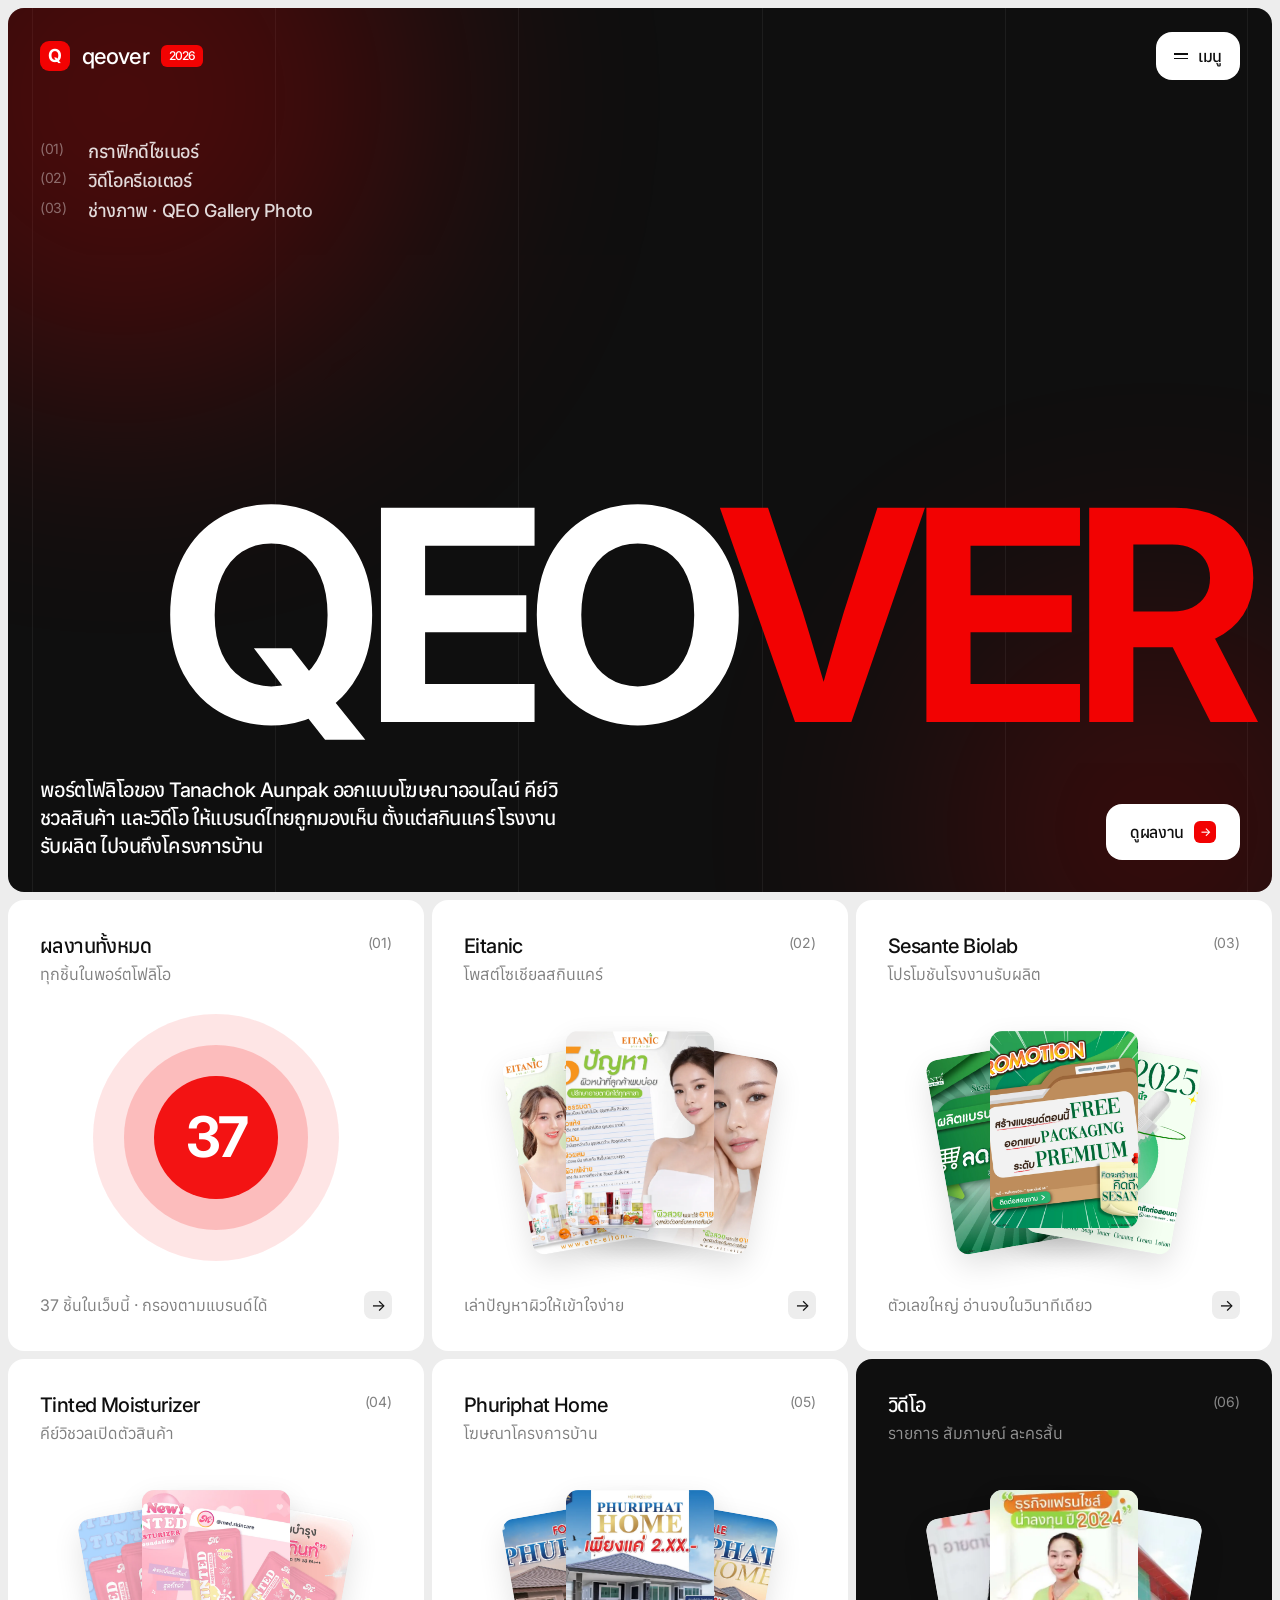
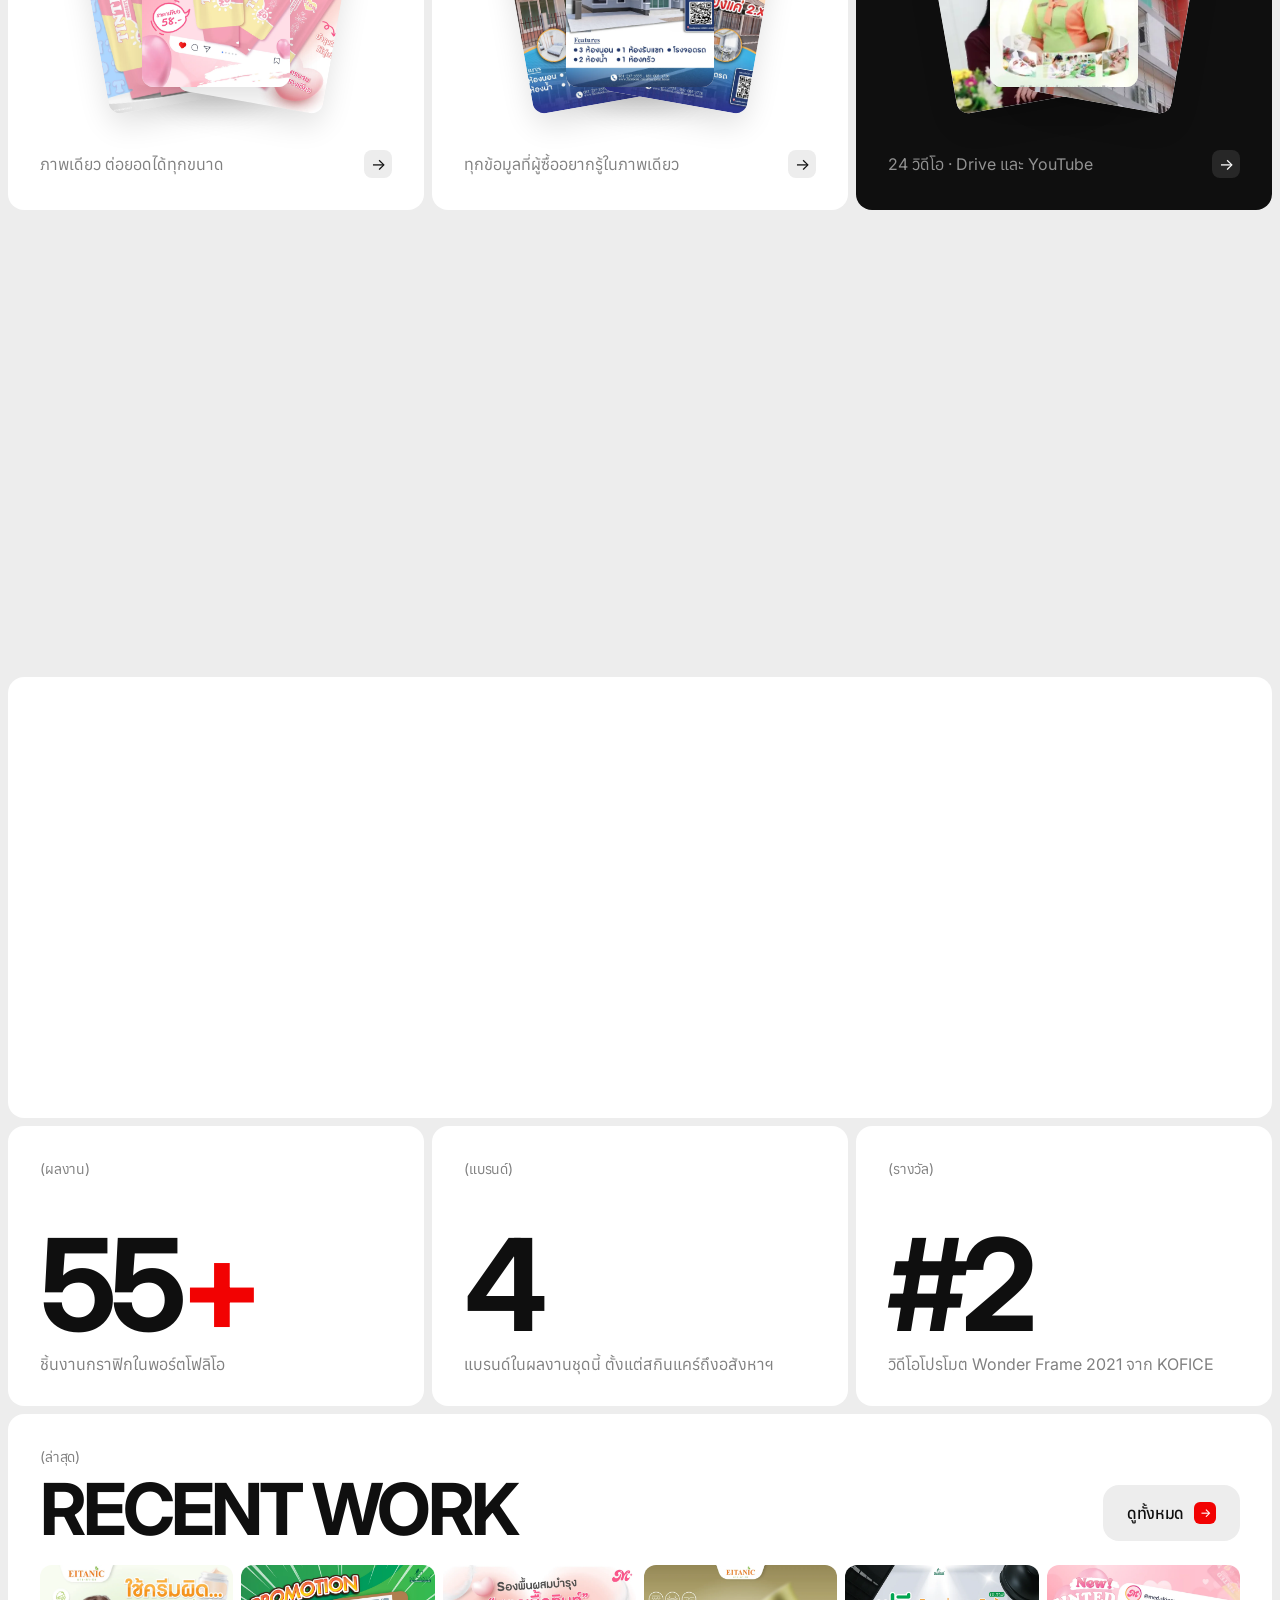
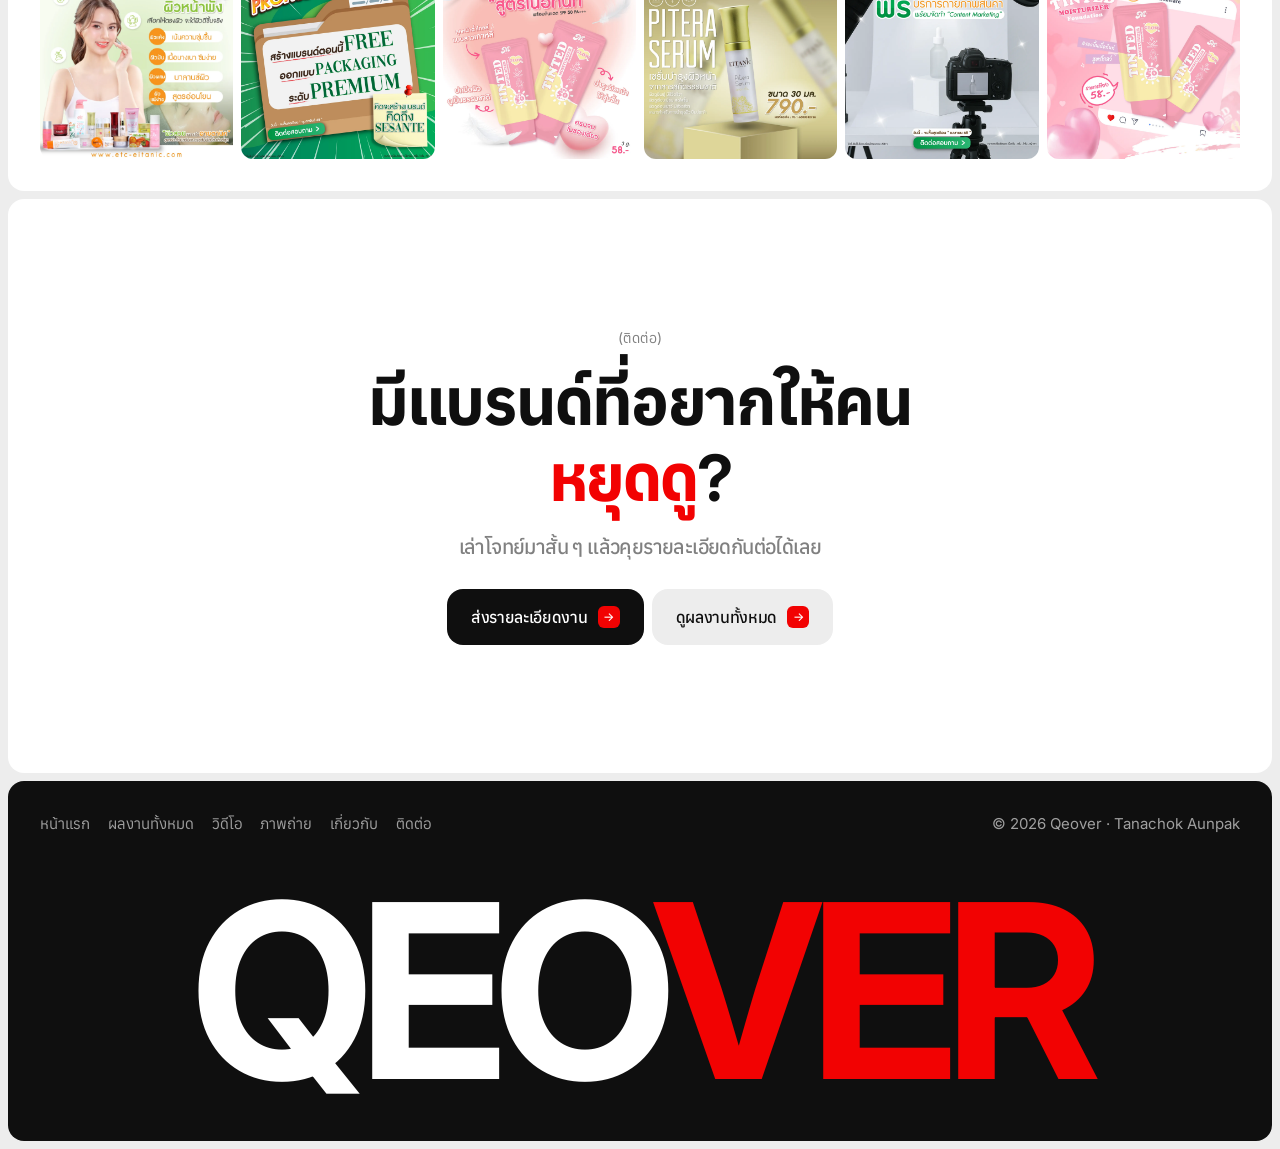
==== commit 5480f8ba: "Add photography page, experience, tools and YouTube work From the Canva portfolio: photography page " ====
--- a/index.html
+++ b/index.html
@@ -18,12 +18,12 @@
     <span class="glow a"></span><span class="glow b"></span>
     <div class="bar">
       <a href="index.html" class="logo bi" style="--n:0" aria-label="Qeover หน้าแรก"><span class="mk">Q</span>qeover<span class="badge">2026</span></a>
-      <div class="menu bi" style="--n:1"><button class="menu-btn" type="button" aria-expanded="false" aria-haspopup="true"><i><b></b><b></b></i>เมนู</button><nav class="menu-list" aria-label="เมนูหลัก"><a href="index.html" aria-current="page">หน้าแรก <span></span></a><a href="work.html">ผลงานทั้งหมด <span>(37)</span></a><hr><a href="eitanic.html">Eitanic <span>(02)</span></a><a href="sesante.html">Sesante Biolab <span>(03)</span></a><a href="tinted.html">Tinted Moisturizer <span>(04)</span></a><a href="phuriphat.html">Phuriphat Home <span>(05)</span></a><a href="video.html">วิดีโอ <span>(06)</span></a><hr><a href="about.html">เกี่ยวกับ <span></span></a><a href="contact.html">ติดต่อ <span>→</span></a></nav></div>
+      <div class="menu bi" style="--n:1"><button class="menu-btn" type="button" aria-expanded="false" aria-haspopup="true"><i><b></b><b></b></i>เมนู</button><nav class="menu-list" aria-label="เมนูหลัก"><a href="index.html" aria-current="page">หน้าแรก <span></span></a><a href="work.html">ผลงานทั้งหมด <span>(37)</span></a><hr><a href="eitanic.html">Eitanic <span>(02)</span></a><a href="sesante.html">Sesante Biolab <span>(03)</span></a><a href="tinted.html">Tinted Moisturizer <span>(04)</span></a><a href="phuriphat.html">Phuriphat Home <span>(05)</span></a><a href="video.html">วิดีโอ <span>(06)</span></a><a href="photo.html">ภาพถ่าย <span>(07)</span></a><hr><a href="about.html">เกี่ยวกับ <span></span></a><a href="contact.html">ติดต่อ <span>→</span></a></nav></div>
     </div>
     <div class="roles">
       <span class="bi" style="--n:2"><em>(01)</em>กราฟิกดีไซเนอร์</span>
       <span class="bi" style="--n:3"><em>(02)</em>วิดีโอครีเอเตอร์</span>
-      <span class="bi" style="--n:4"><em>(03)</em>โฆษณาออนไลน์ · คีย์วิชวล</span>
+      <span class="bi" style="--n:4"><em>(03)</em>ช่างภาพ · QEO Gallery Photo</span>
     </div>
     <h1 class="disp fit"><span class="bi" style="--n:2;display:block">Qeo<span class="ac">ver</span></span></h1>
     <div class="foot">
@@ -61,7 +61,22 @@
     <a href="video.html" class="panel card dark rv" style="--n:2">
       <div class="hd"><div><p class="t20">วิดีโอ</p><p class="grey" style="margin-top:4px">รายการ สัมภาษณ์ ละครสั้น</p></div><span class="num">(06)</span></div>
       <div class="vis"><div class="f"><img src="img/v_1tzj9fju.webp" alt="" loading="lazy"></div><div class="f"><img src="img/v_1C3UlmJU.webp" alt="" loading="lazy"></div><div class="f"><img src="img/v_13TFpoEt.webp" alt="" loading="lazy"></div></div>
-      <div class="go"><span class="grey">17 วิดีโอ · รวมงานที่ได้รางวัล KOFICE</span><b>→</b></div>
+      <div class="go"><span class="grey">24 วิดีโอ · Drive และ YouTube</span><b>→</b></div>
+    </a>
+    <a href="photo.html" class="panel card rv" style="--n:0">
+      <div class="hd"><div><p class="t20">ภาพถ่าย</p><p class="grey" style="margin-top:4px">QEO Gallery Photo</p></div><span class="num">(07)</span></div>
+      <div class="vis"><div class="f"><img src="img/ph_p4_0.webp" alt="" loading="lazy"></div><div class="f"><img src="img/ph_p5_3.webp" alt="" loading="lazy"></div><div class="f"><img src="img/ph_p11_3.webp" alt="" loading="lazy"></div></div>
+      <div class="go"><span class="grey">แฟชั่น งานแต่ง คอนเสิร์ต ไลฟ์สด</span><b>→</b></div>
+    </a>
+    <a href="about.html#experience" class="panel card rv" style="--n:1">
+      <div class="hd"><div><p class="t20">ประสบการณ์</p><p class="grey" style="margin-top:4px">ภาพ วิดีโอ และคอนเทนต์</p></div><span class="num">(08)</span></div>
+      <div class="vis"><div class="rings"><i></i><i></i><i></i><b>2020</b></div></div>
+      <div class="go"><span class="grey">ทำงานด้านภาพและวิดีโอตั้งแต่ปี 2020</span><b>→</b></div>
+    </a>
+    <a href="about.html#award" class="panel card dark rv" style="--n:2">
+      <div class="hd"><div><p class="t20">รางวัล</p><p class="grey" style="margin-top:4px">การประกวดวิดีโอ</p></div><span class="num">(09)</span></div>
+      <div class="vis"><span class="disp big">2<span class="ac">×</span></span></div>
+      <div class="go"><span class="grey">Wonder Frame 2021 · Gen Me</span><b>→</b></div>
     </a>
   </section>
 
@@ -88,7 +103,7 @@
     <div class="btns rv" style="--n:3"><a href="contact.html" class="btn " ><span class="roll"><span>ส่งรายละเอียดงาน</span><span>ส่งรายละเอียดงาน</span></span><span class="ic">→</span></a><a href="work.html" class="btn ghost" ><span class="roll"><span>ดูผลงานทั้งหมด</span><span>ดูผลงานทั้งหมด</span></span><span class="ic">→</span></a></div>
   </section>
   <footer class="panel dark foot-panel">
-    <div class="row"><nav aria-label="ลิงก์ท้ายเว็บ"><a href="index.html">หน้าแรก</a><a href="work.html">ผลงานทั้งหมด</a><a href="video.html">วิดีโอ</a><a href="about.html">เกี่ยวกับ</a><a href="contact.html">ติดต่อ</a></nav><span>© 2026 Qeover · Tanachok Aunpak</span></div>
+    <div class="row"><nav aria-label="ลิงก์ท้ายเว็บ"><a href="index.html">หน้าแรก</a><a href="work.html">ผลงานทั้งหมด</a><a href="video.html">วิดีโอ</a><a href="photo.html">ภาพถ่าย</a><a href="about.html">เกี่ยวกับ</a><a href="contact.html">ติดต่อ</a></nav><span>© 2026 Qeover · Tanachok Aunpak</span></div>
     <div class="mega disp fit">Qeo<span class="ac">ver</span></div>
   </footer>
 </main>
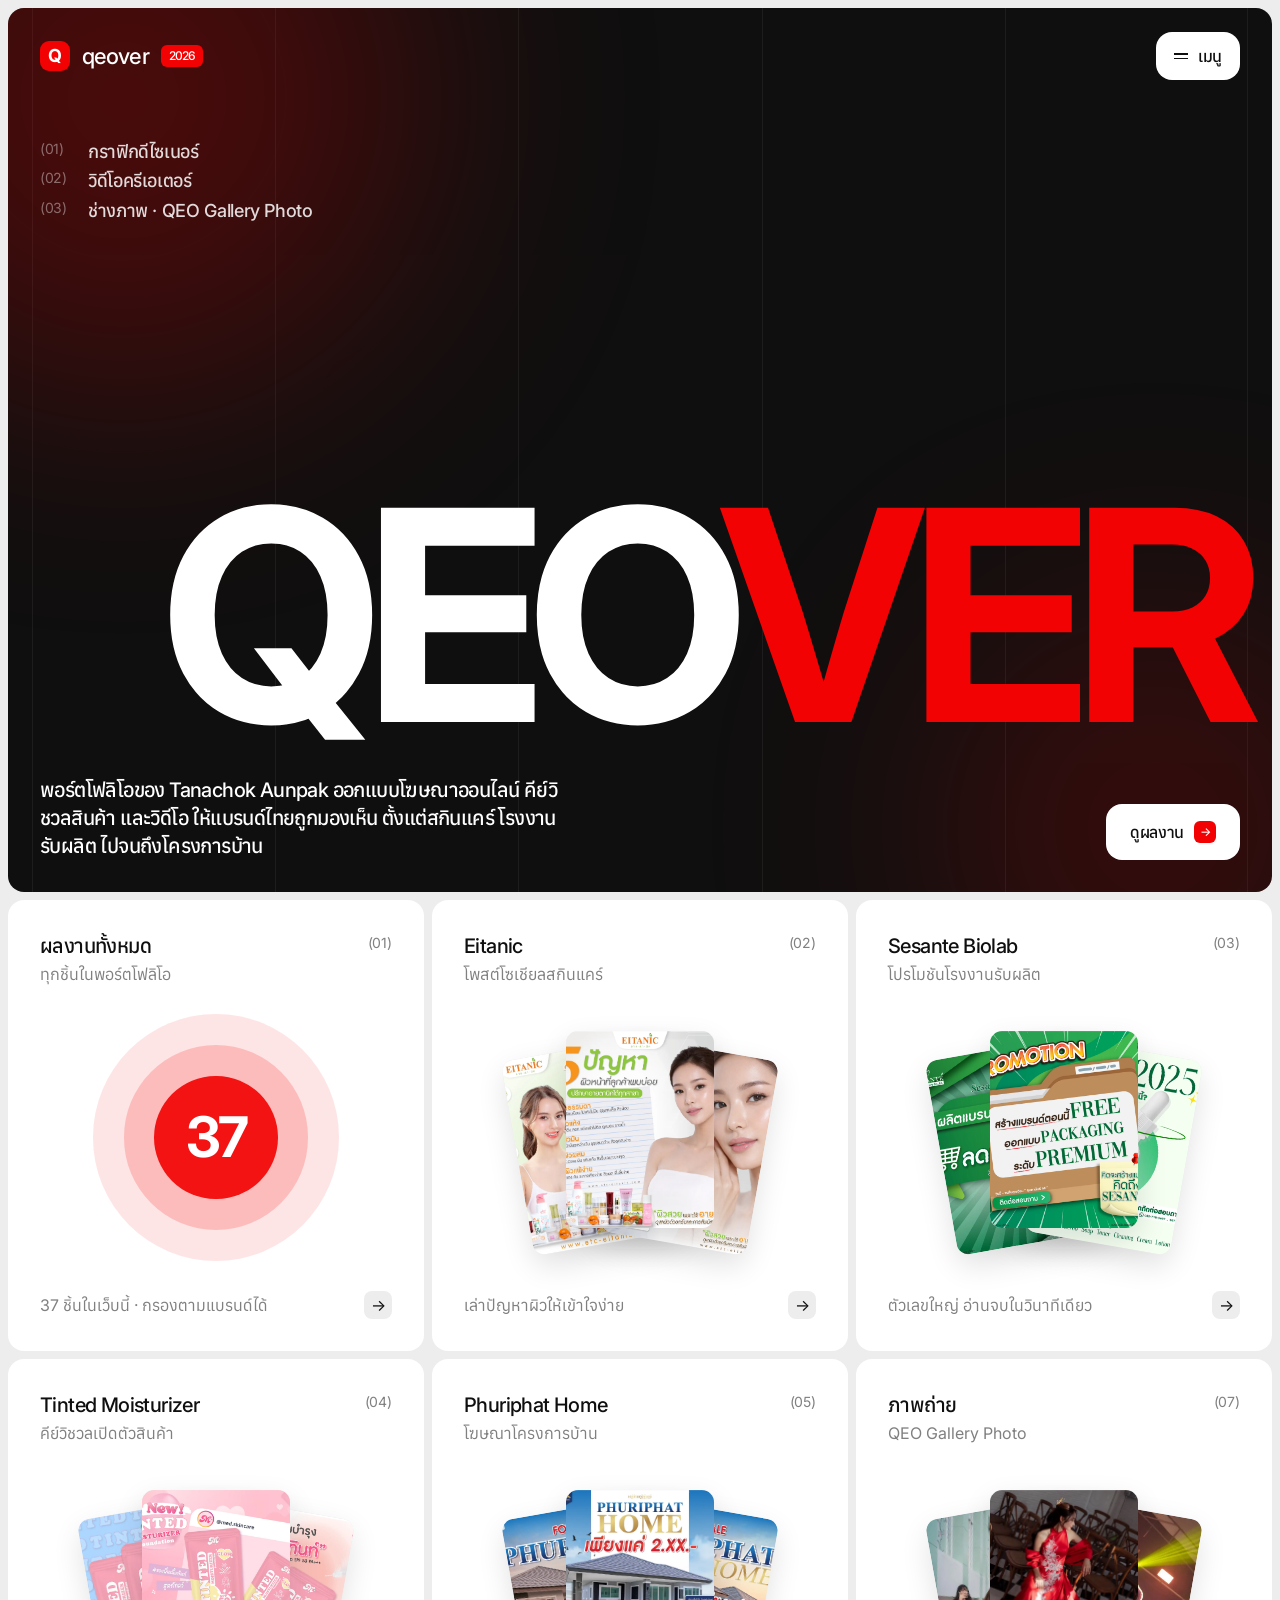
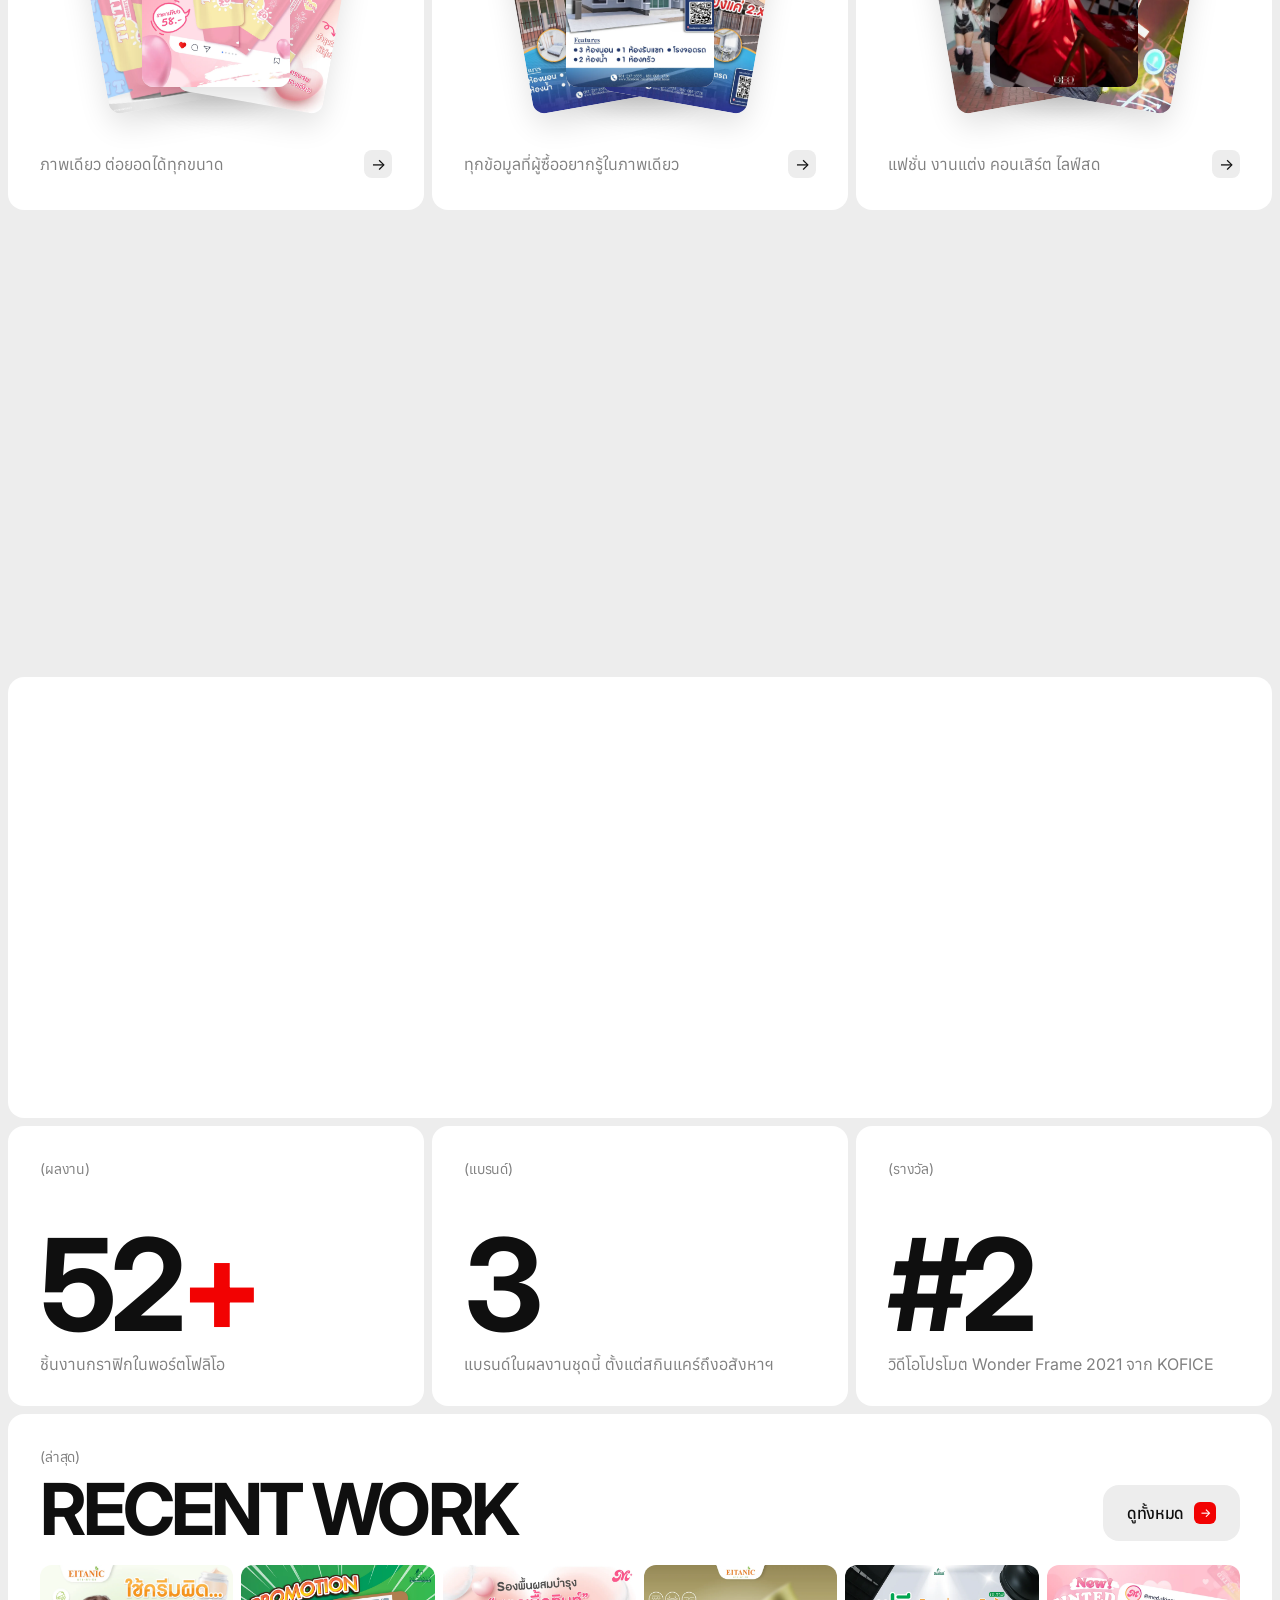
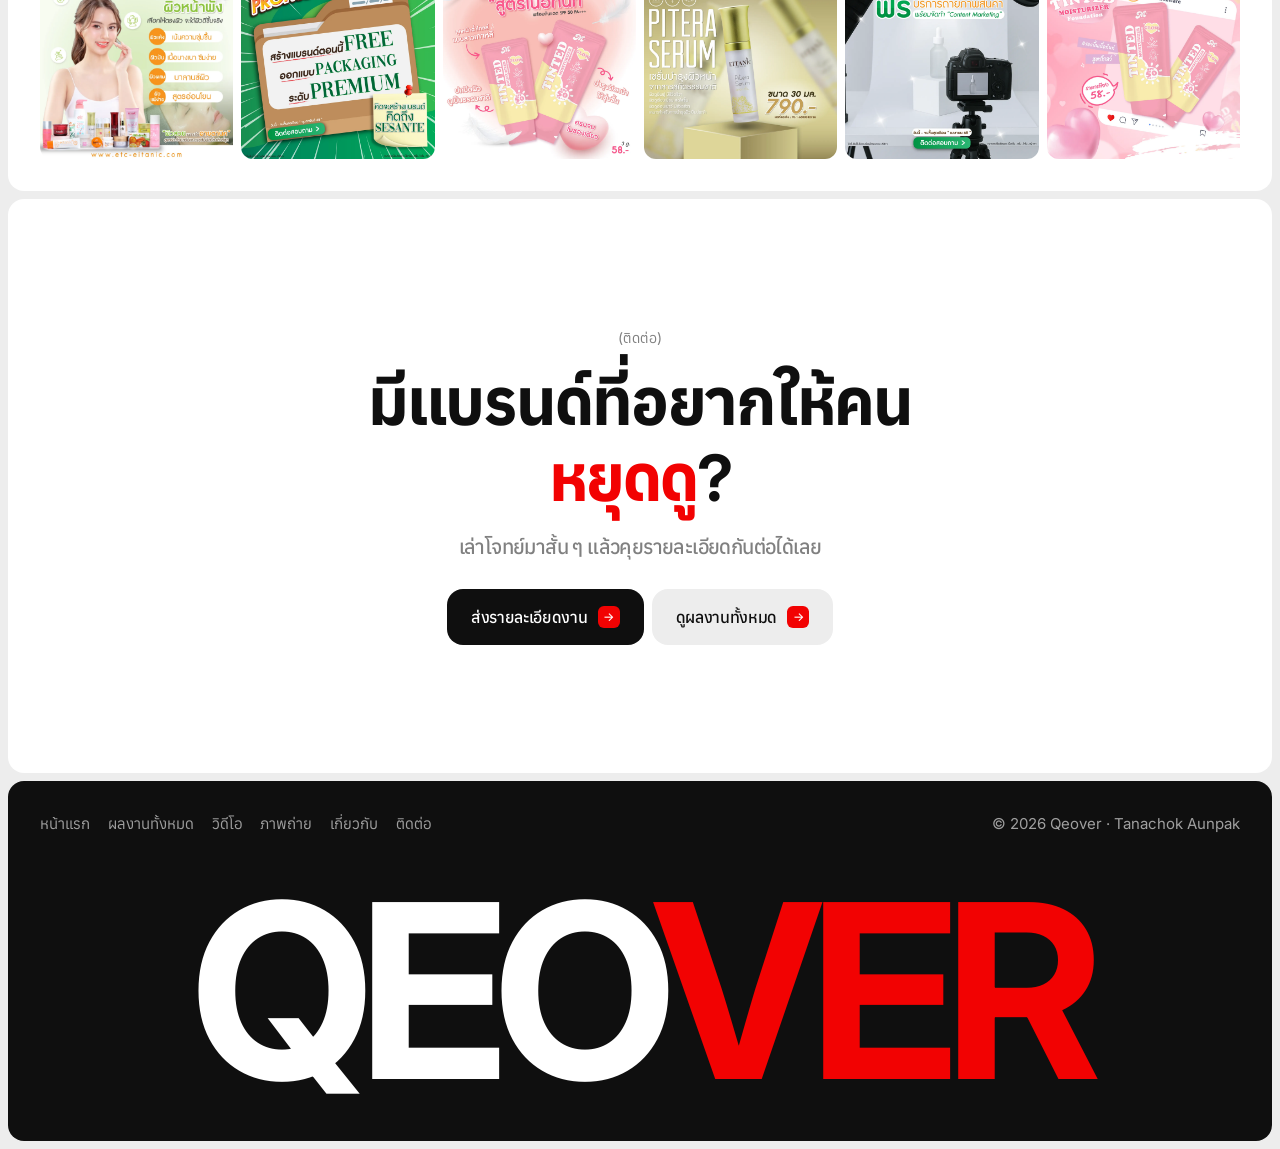
==== commit 02273e23: "Remove contact form, move photography into services and work, fix mobile menu overlay Co-Authored-By" ====
--- a/index.html
+++ b/index.html
@@ -58,15 +58,15 @@
       <div class="vis"><div class="f"><img src="img/h2.webp" alt="" loading="lazy"></div><div class="f"><img src="img/h1.webp" alt="" loading="lazy"></div><div class="f"><img src="img/h2.webp" alt="" loading="lazy"></div></div>
       <div class="go"><span class="grey">ทุกข้อมูลที่ผู้ซื้ออยากรู้ในภาพเดียว</span><b>→</b></div>
     </a>
+    <a href="photo.html" class="panel card rv" style="--n:0">
+      <div class="hd"><div><p class="t20">ภาพถ่าย</p><p class="grey" style="margin-top:4px">QEO Gallery Photo</p></div><span class="num">(07)</span></div>
+      <div class="vis"><div class="f"><img src="img/ph_p4_0.webp" alt="" loading="lazy"></div><div class="f"><img src="img/ph_p5_3.webp" alt="" loading="lazy"></div><div class="f"><img src="img/ph_p11_3.webp" alt="" loading="lazy"></div></div>
+      <div class="go"><span class="grey">แฟชั่น งานแต่ง คอนเสิร์ต ไลฟ์สด</span><b>→</b></div>
+    </a>
     <a href="video.html" class="panel card dark rv" style="--n:2">
       <div class="hd"><div><p class="t20">วิดีโอ</p><p class="grey" style="margin-top:4px">รายการ สัมภาษณ์ ละครสั้น</p></div><span class="num">(06)</span></div>
       <div class="vis"><div class="f"><img src="img/v_1tzj9fju.webp" alt="" loading="lazy"></div><div class="f"><img src="img/v_1C3UlmJU.webp" alt="" loading="lazy"></div><div class="f"><img src="img/v_13TFpoEt.webp" alt="" loading="lazy"></div></div>
       <div class="go"><span class="grey">24 วิดีโอ · Drive และ YouTube</span><b>→</b></div>
-    </a>
-    <a href="photo.html" class="panel card rv" style="--n:0">
-      <div class="hd"><div><p class="t20">ภาพถ่าย</p><p class="grey" style="margin-top:4px">QEO Gallery Photo</p></div><span class="num">(07)</span></div>
-      <div class="vis"><div class="f"><img src="img/ph_p4_0.webp" alt="" loading="lazy"></div><div class="f"><img src="img/ph_p5_3.webp" alt="" loading="lazy"></div><div class="f"><img src="img/ph_p11_3.webp" alt="" loading="lazy"></div></div>
-      <div class="go"><span class="grey">แฟชั่น งานแต่ง คอนเสิร์ต ไลฟ์สด</span><b>→</b></div>
     </a>
     <a href="about.html#experience" class="panel card rv" style="--n:1">
       <div class="hd"><div><p class="t20">ประสบการณ์</p><p class="grey" style="margin-top:4px">ภาพ วิดีโอ และคอนเทนต์</p></div><span class="num">(08)</span></div>
--- a/assets/style.css
+++ b/assets/style.css
@@ -64,8 +64,8 @@
 .menu-btn i b{display:block;width:14px;height:1.5px;background:var(--ink);transition:transform .35s var(--ease)}
 .menu.open .menu-btn i b:first-child{transform:translateY(2.25px) rotate(45deg)}
 .menu.open .menu-btn i b:last-child{transform:translateY(-2.25px) rotate(-45deg)}
-.menu-list{position:absolute;right:0;top:56px;width:310px;background:#fff;color:var(--ink);border-radius:var(--r);padding:10px;opacity:0;transform:translateY(-8px) scale(.98);transform-origin:top right;pointer-events:none;transition:opacity .35s var(--ease),transform .4s var(--ease);box-shadow:0 20px 50px rgba(0,0,0,.18)}
-.menu.open .menu-list{opacity:1;transform:none;pointer-events:auto}
+.menu-list{position:fixed;z-index:1000;right:24px;top:90px;width:310px;background:#fff;color:var(--ink);border-radius:var(--r);padding:10px;opacity:0;transform:translateY(-8px) scale(.98);transform-origin:top right;pointer-events:none;transition:opacity .35s var(--ease),transform .4s var(--ease);box-shadow:0 20px 50px rgba(0,0,0,.18)}
+.menu-list.show{opacity:1;transform:none;pointer-events:auto}
 .menu-list a{display:flex;justify-content:space-between;align-items:center;padding:12px;border-radius:10px;font:500 16px/1.2 var(--body);letter-spacing:-.02em;transition:background .25s}
 .menu-list a:hover{background:var(--page)}
 .menu-list a span{color:var(--grey);font-weight:400;font-size:14px}
@@ -282,7 +282,7 @@
   .filters .sep{display:none}
   .count{margin-left:0;width:100%}
   .lb .stage{padding:0 12px}
-  .menu-list{width:min(310px,calc(100vw - 48px))}
+  .menu-list{width:min(310px,calc(100vw - 48px));right:24px}
   .badge{display:none}
   .next{flex-direction:column;align-items:flex-start;min-height:260px}
 }
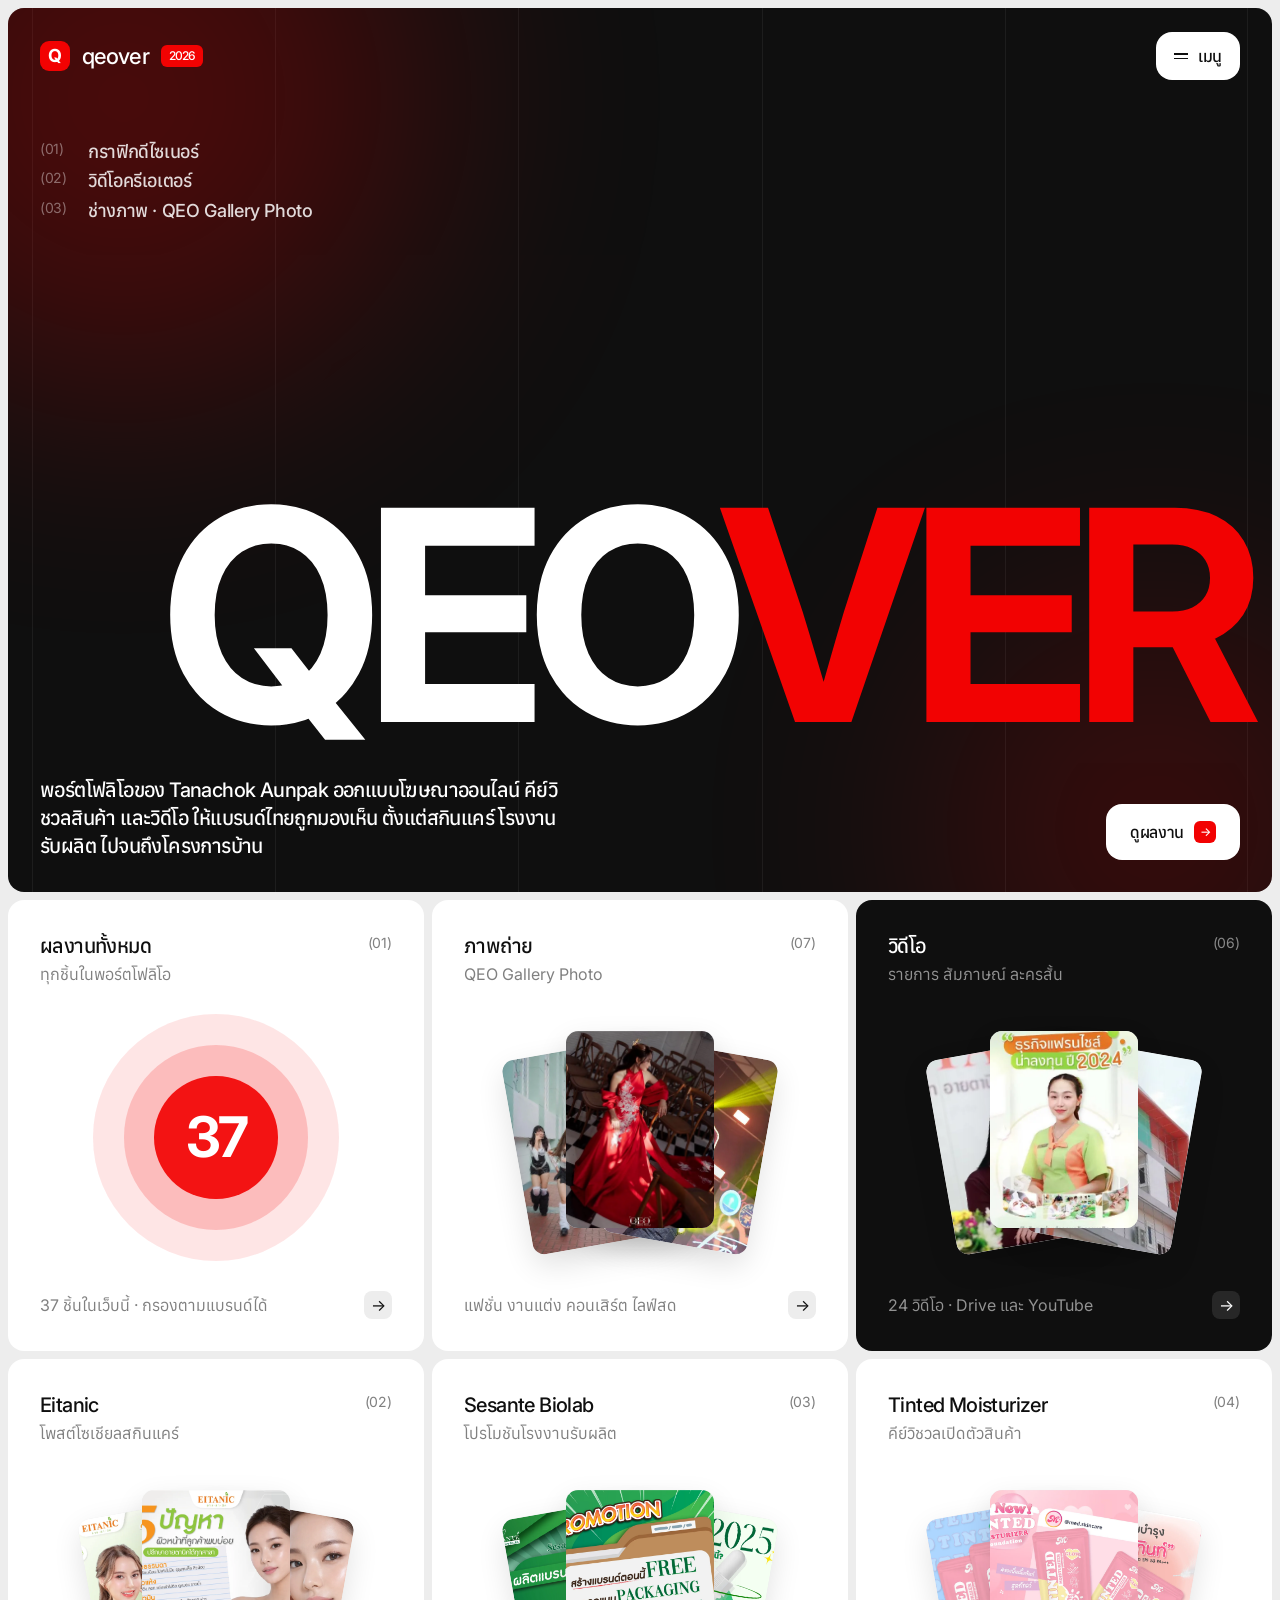
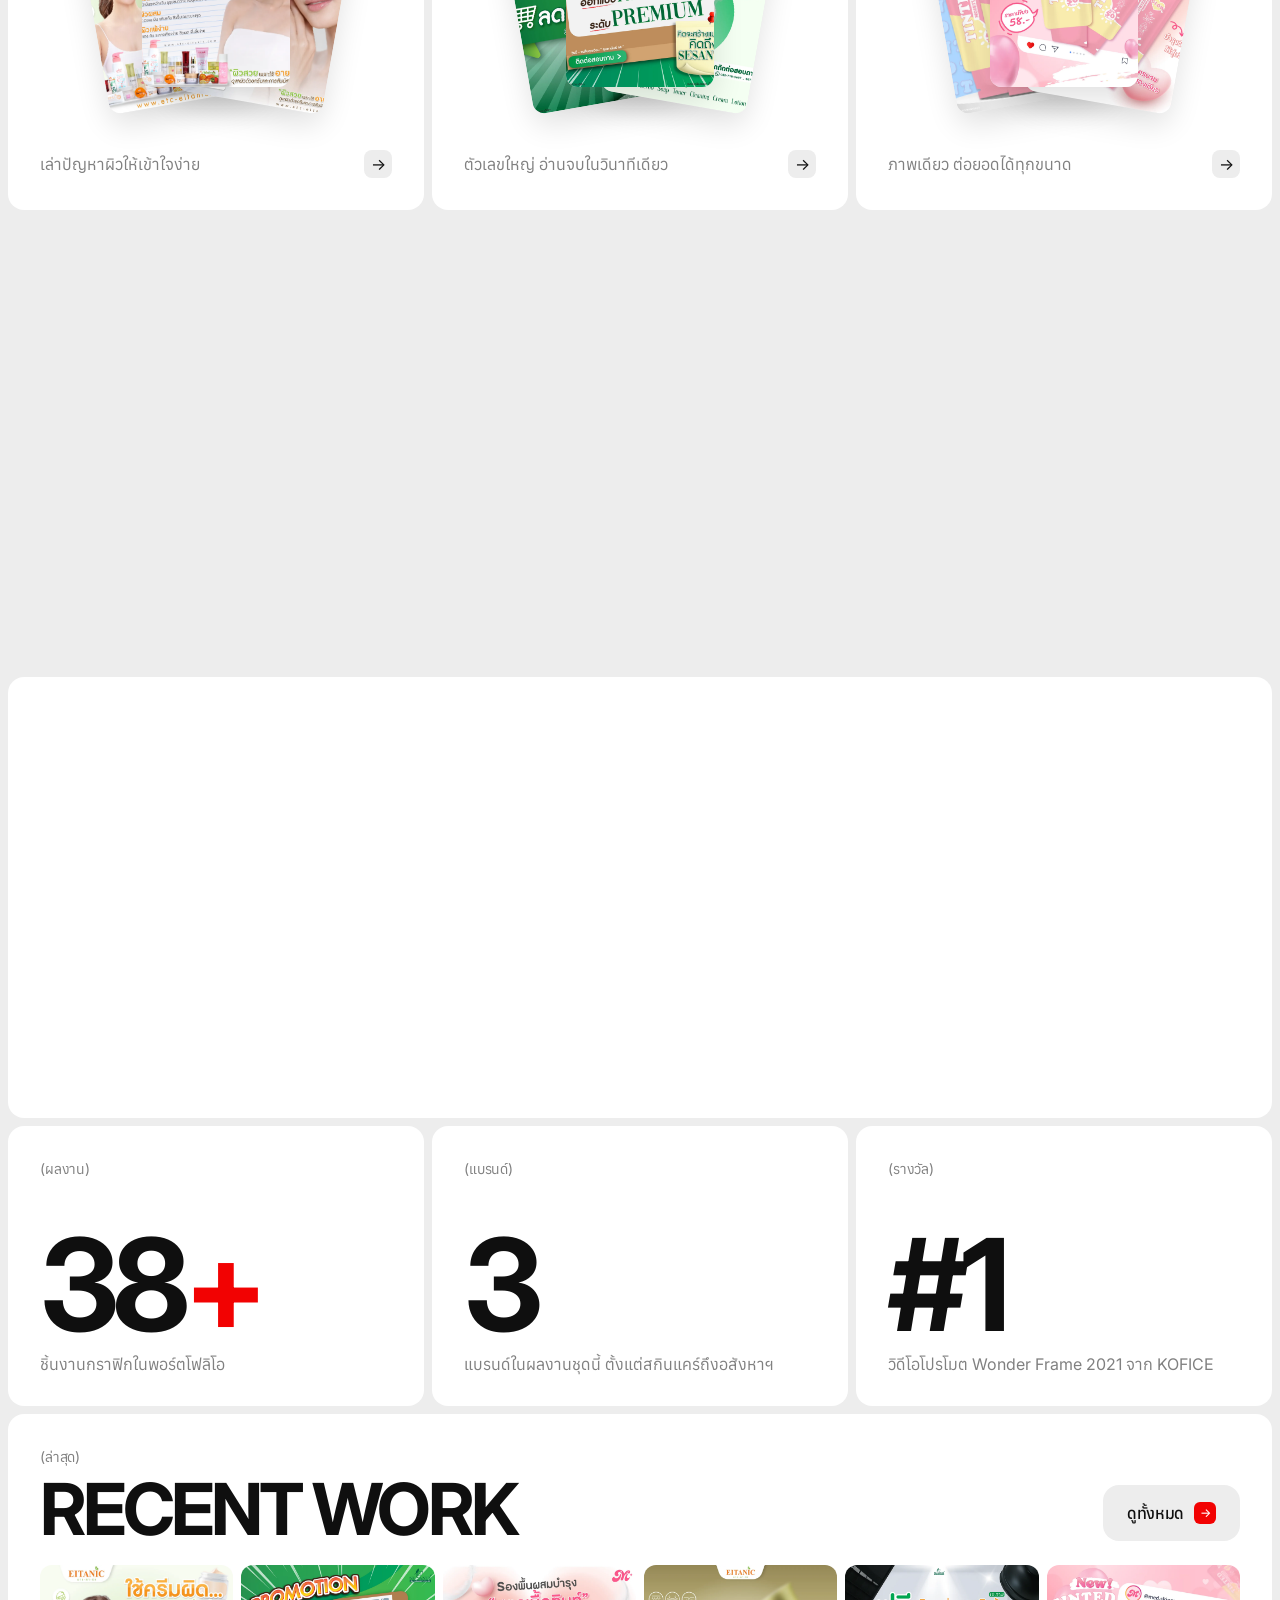
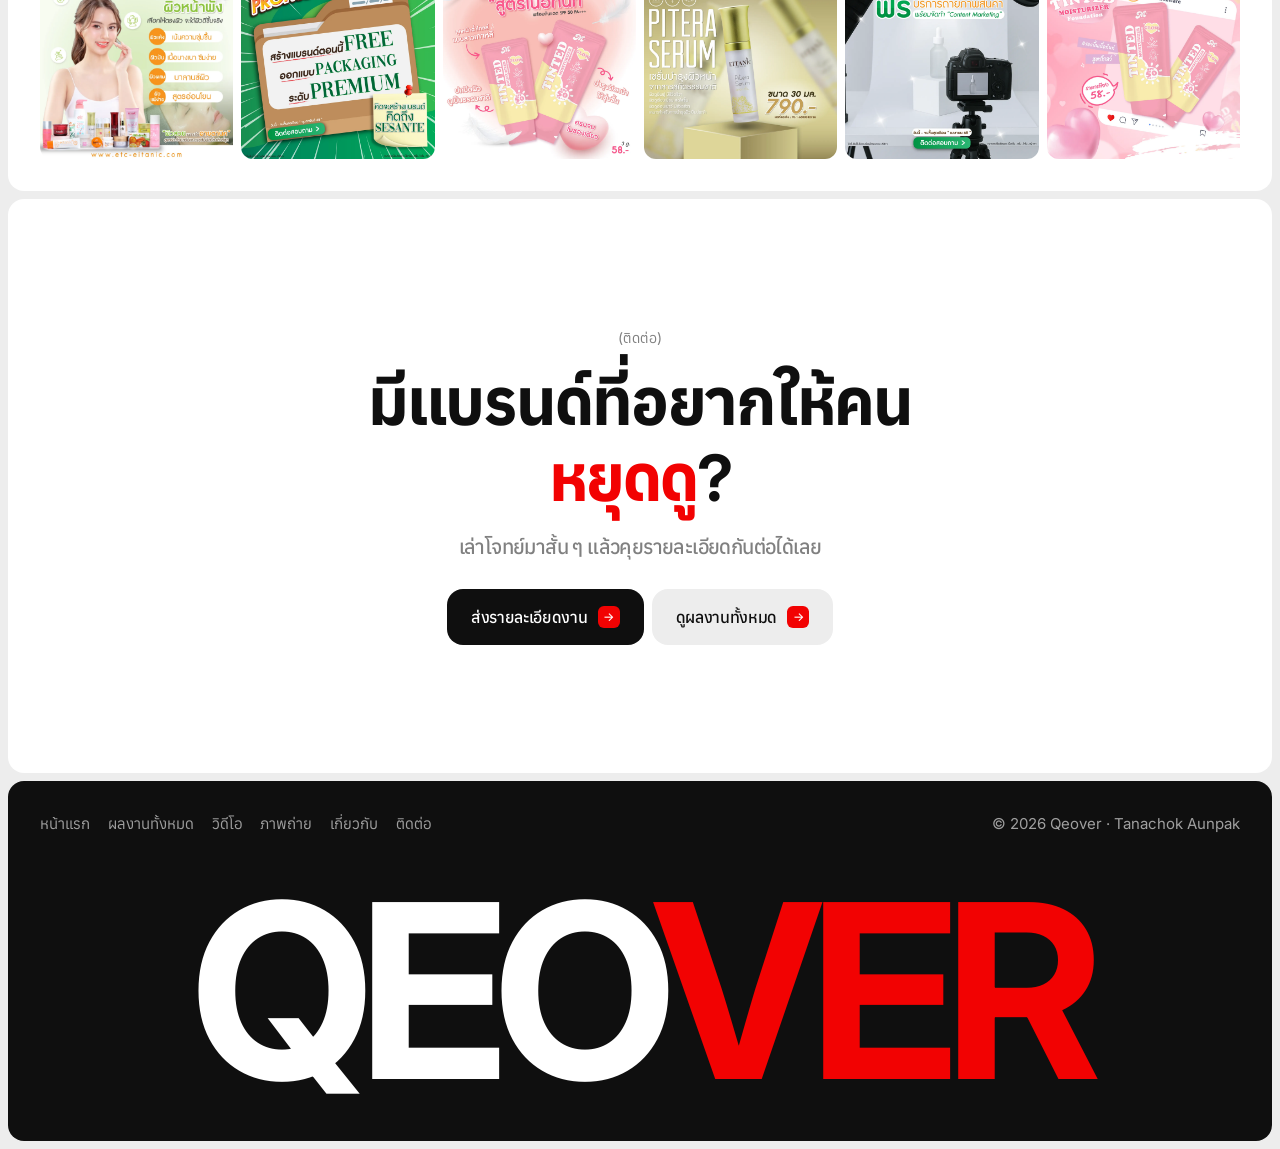
==== commit a6fc5aec: "Make photography the lead service and first work card Co-Authored-By: Claude Haiku 5.5 <noreply@anth" ====
--- a/index.html
+++ b/index.html
@@ -38,6 +38,16 @@
       <div class="vis"><div class="rings"><i></i><i></i><i></i><b>37</b></div></div>
       <div class="go"><span class="grey">37 ชิ้นในเว็บนี้ · กรองตามแบรนด์ได้</span><b>→</b></div>
     </a>
+    <a href="photo.html" class="panel card rv" style="--n:1">
+      <div class="hd"><div><p class="t20">ภาพถ่าย</p><p class="grey" style="margin-top:4px">QEO Gallery Photo</p></div><span class="num">(07)</span></div>
+      <div class="vis"><div class="f"><img src="img/ph_p4_0.webp" alt="" loading="lazy"></div><div class="f"><img src="img/ph_p5_3.webp" alt="" loading="lazy"></div><div class="f"><img src="img/ph_p11_3.webp" alt="" loading="lazy"></div></div>
+      <div class="go"><span class="grey">แฟชั่น งานแต่ง คอนเสิร์ต ไลฟ์สด</span><b>→</b></div>
+    </a>
+    <a href="video.html" class="panel card dark rv" style="--n:2">
+      <div class="hd"><div><p class="t20">วิดีโอ</p><p class="grey" style="margin-top:4px">รายการ สัมภาษณ์ ละครสั้น</p></div><span class="num">(06)</span></div>
+      <div class="vis"><div class="f"><img src="img/v_1tzj9fju.webp" alt="" loading="lazy"></div><div class="f"><img src="img/v_1C3UlmJU.webp" alt="" loading="lazy"></div><div class="f"><img src="img/v_13TFpoEt.webp" alt="" loading="lazy"></div></div>
+      <div class="go"><span class="grey">24 วิดีโอ · Drive และ YouTube</span><b>→</b></div>
+    </a>
     <a href="eitanic.html" class="panel card rv" style="--n:1">
       <div class="hd"><div><p class="t20">Eitanic</p><p class="grey" style="margin-top:4px">โพสต์โซเชียลสกินแคร์</p></div><span class="num">(02)</span></div>
       <div class="vis"><div class="f"><img src="img/e51.webp" alt="" loading="lazy"></div><div class="f"><img src="img/e49.webp" alt="" loading="lazy"></div><div class="f"><img src="img/e50.webp" alt="" loading="lazy"></div></div>
@@ -57,16 +67,6 @@
       <div class="hd"><div><p class="t20">Phuriphat Home</p><p class="grey" style="margin-top:4px">โฆษณาโครงการบ้าน</p></div><span class="num">(05)</span></div>
       <div class="vis"><div class="f"><img src="img/h2.webp" alt="" loading="lazy"></div><div class="f"><img src="img/h1.webp" alt="" loading="lazy"></div><div class="f"><img src="img/h2.webp" alt="" loading="lazy"></div></div>
       <div class="go"><span class="grey">ทุกข้อมูลที่ผู้ซื้ออยากรู้ในภาพเดียว</span><b>→</b></div>
-    </a>
-    <a href="photo.html" class="panel card rv" style="--n:0">
-      <div class="hd"><div><p class="t20">ภาพถ่าย</p><p class="grey" style="margin-top:4px">QEO Gallery Photo</p></div><span class="num">(07)</span></div>
-      <div class="vis"><div class="f"><img src="img/ph_p4_0.webp" alt="" loading="lazy"></div><div class="f"><img src="img/ph_p5_3.webp" alt="" loading="lazy"></div><div class="f"><img src="img/ph_p11_3.webp" alt="" loading="lazy"></div></div>
-      <div class="go"><span class="grey">แฟชั่น งานแต่ง คอนเสิร์ต ไลฟ์สด</span><b>→</b></div>
-    </a>
-    <a href="video.html" class="panel card dark rv" style="--n:2">
-      <div class="hd"><div><p class="t20">วิดีโอ</p><p class="grey" style="margin-top:4px">รายการ สัมภาษณ์ ละครสั้น</p></div><span class="num">(06)</span></div>
-      <div class="vis"><div class="f"><img src="img/v_1tzj9fju.webp" alt="" loading="lazy"></div><div class="f"><img src="img/v_1C3UlmJU.webp" alt="" loading="lazy"></div><div class="f"><img src="img/v_13TFpoEt.webp" alt="" loading="lazy"></div></div>
-      <div class="go"><span class="grey">24 วิดีโอ · Drive และ YouTube</span><b>→</b></div>
     </a>
     <a href="about.html#experience" class="panel card rv" style="--n:1">
       <div class="hd"><div><p class="t20">ประสบการณ์</p><p class="grey" style="margin-top:4px">ภาพ วิดีโอ และคอนเทนต์</p></div><span class="num">(08)</span></div>
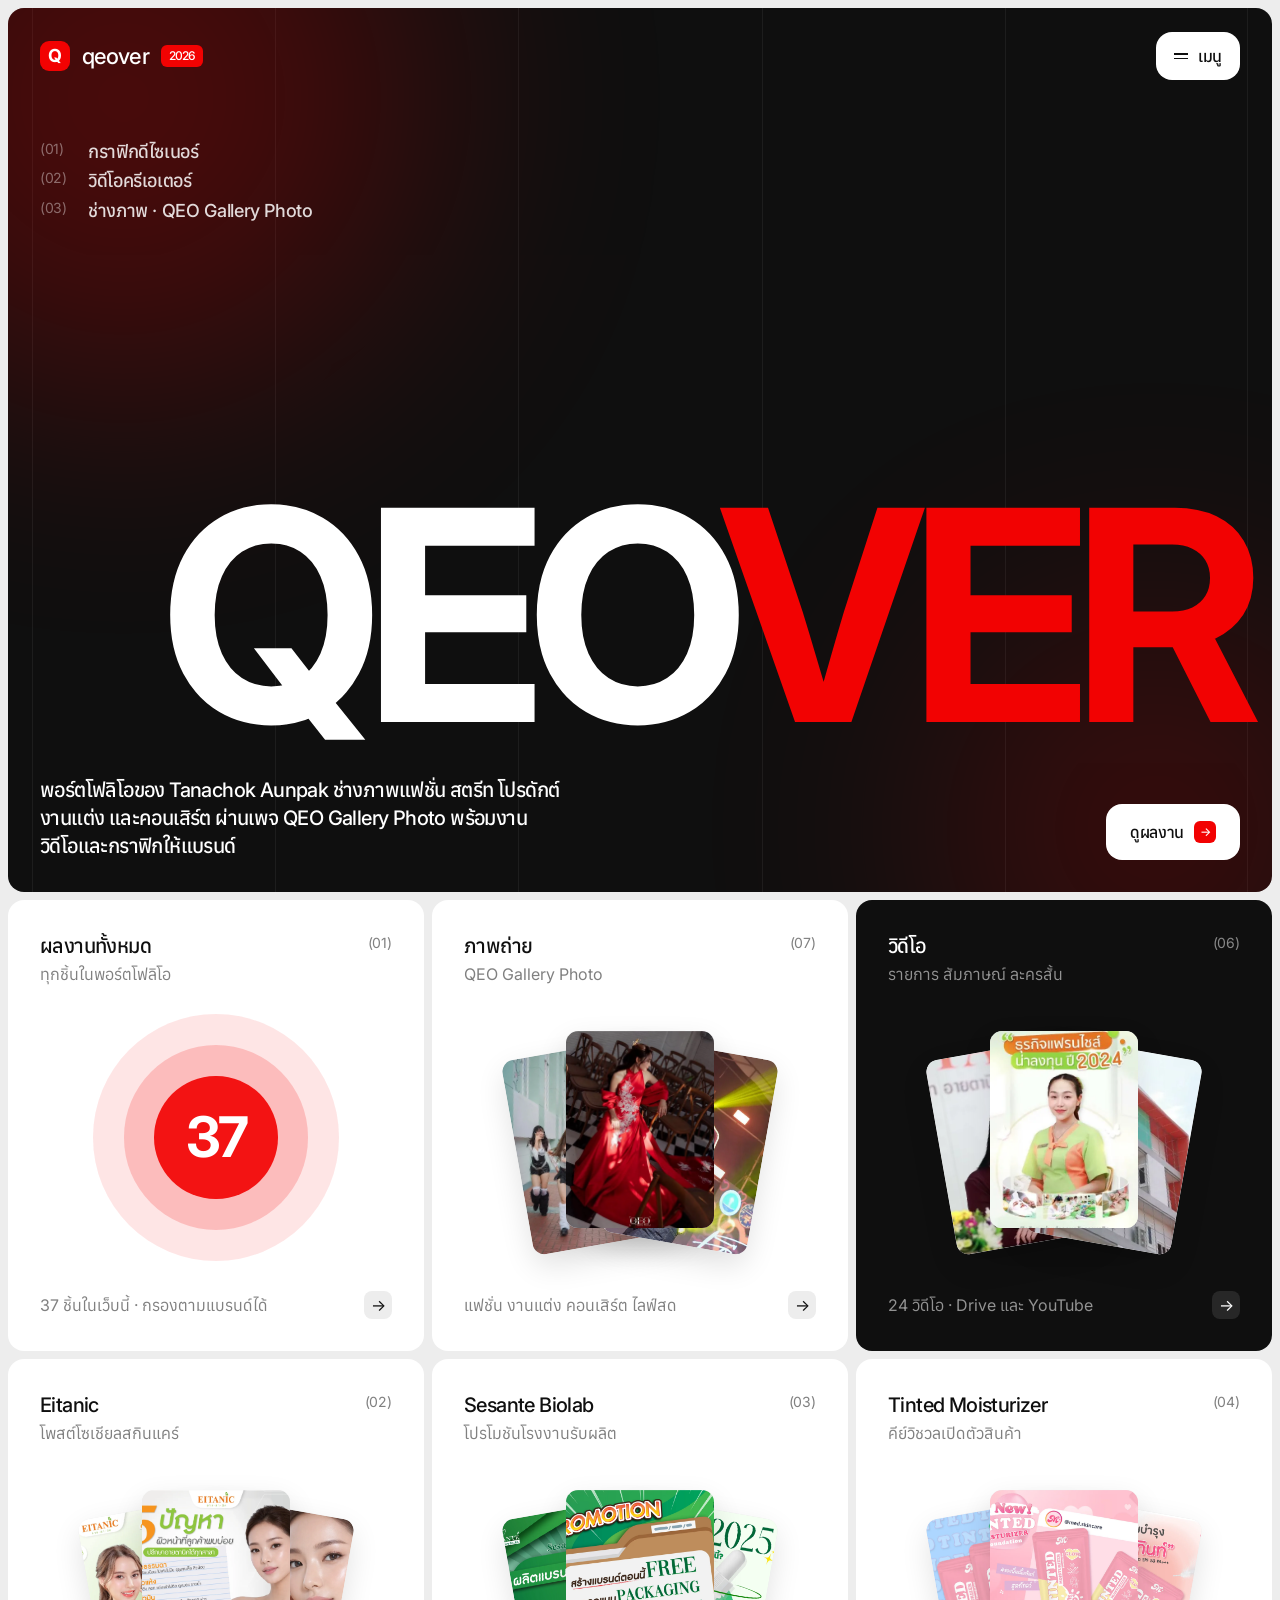
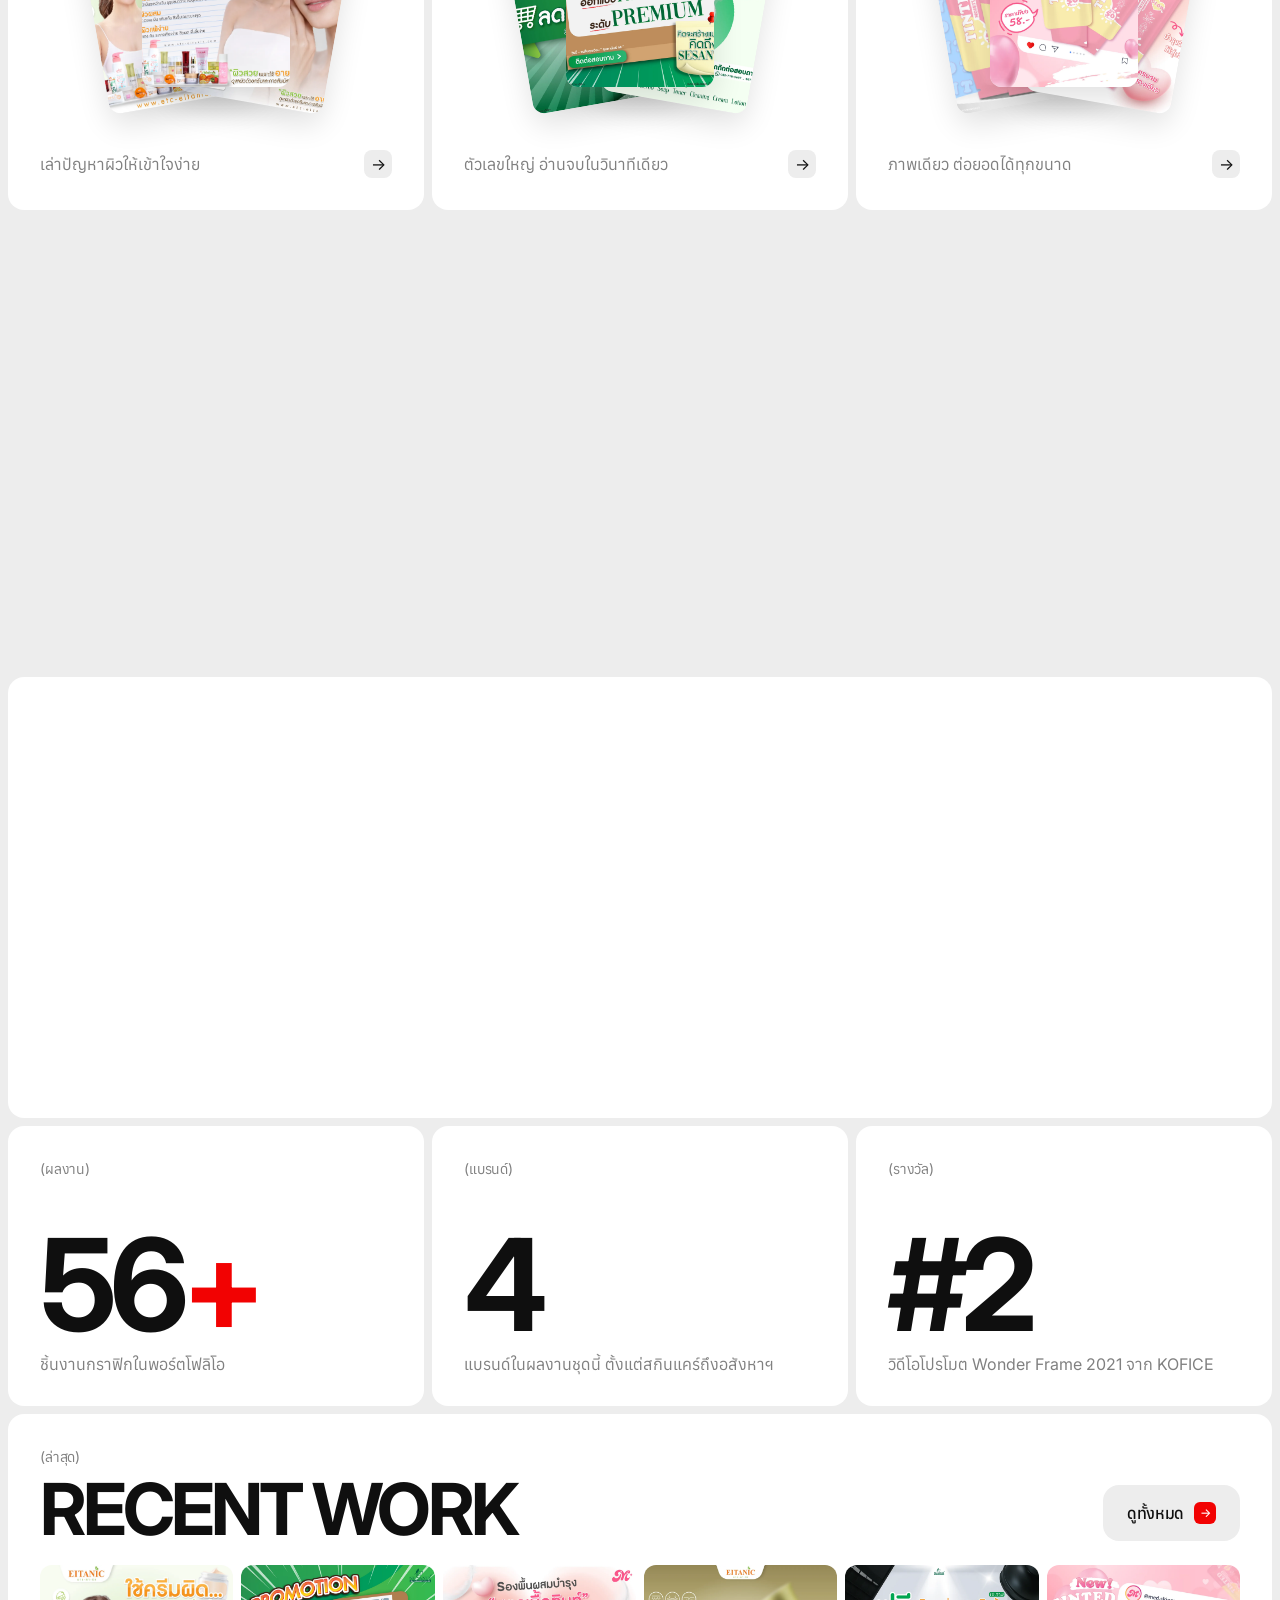
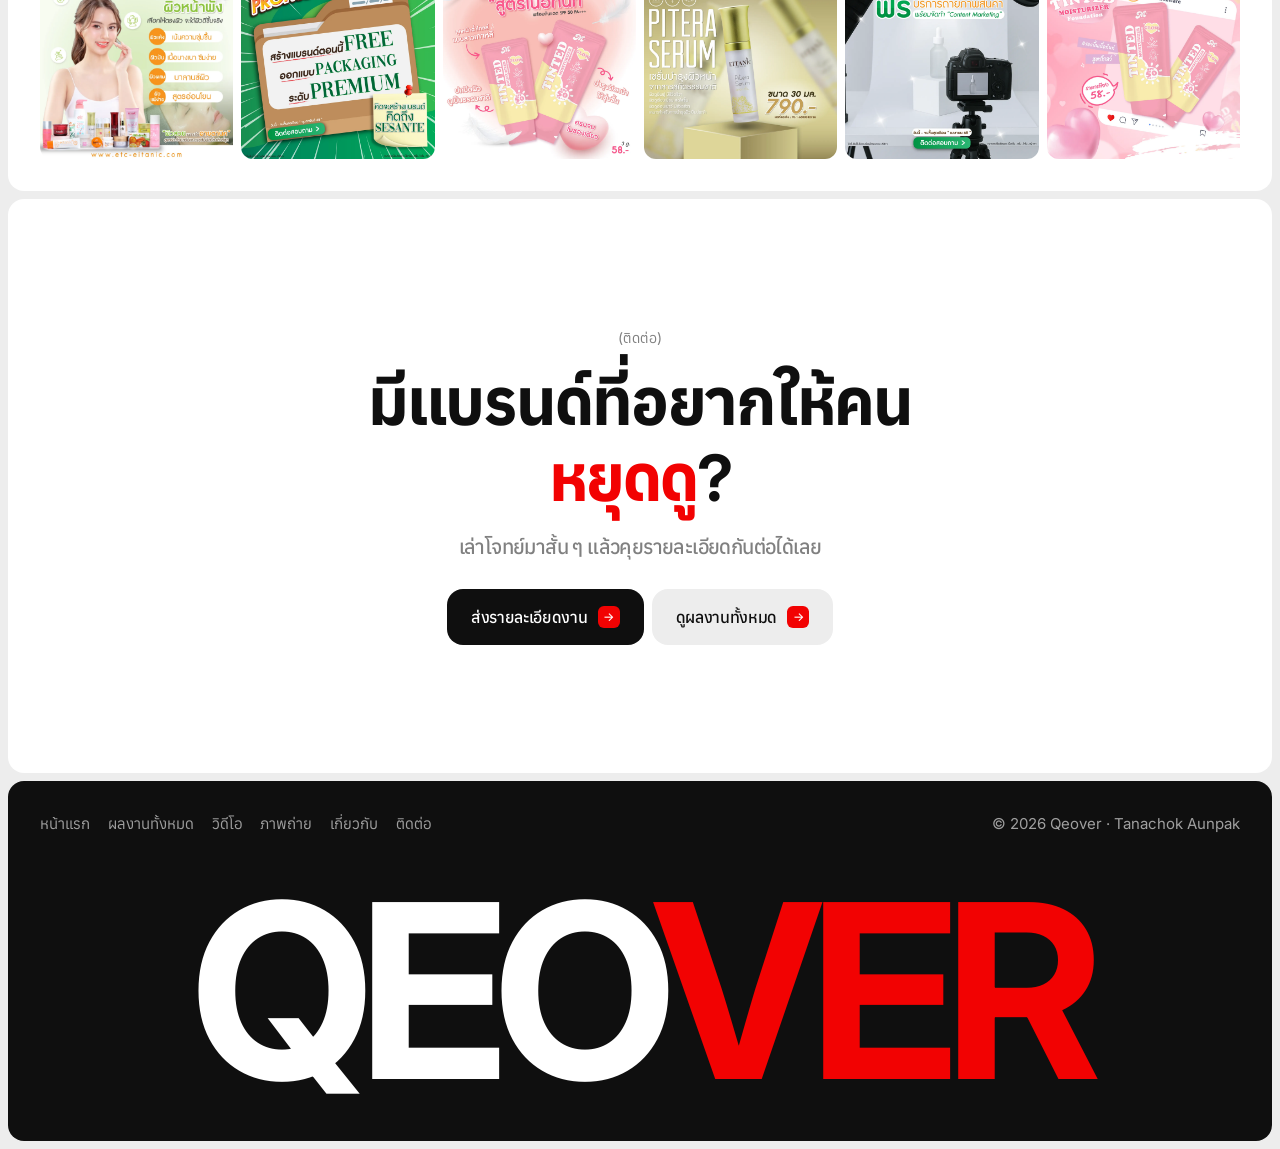
==== commit 3ce137dd: "Change home intro to focus on photography Co-Authored-By: Claude Haiku 5.5 <noreply@anthropic.com> C" ====
--- a/index.html
+++ b/index.html
@@ -27,7 +27,7 @@
     </div>
     <h1 class="disp fit"><span class="bi" style="--n:2;display:block">Qeo<span class="ac">ver</span></span></h1>
     <div class="foot">
-      <p class="t20 bi" style="--n:4">พอร์ตโฟลิโอของ Tanachok Aunpak ออกแบบโฆษณาออนไลน์ คีย์วิชวลสินค้า และวิดีโอ ให้แบรนด์ไทยถูกมองเห็น ตั้งแต่สกินแคร์ โรงงานรับผลิต ไปจนถึงโครงการบ้าน</p>
+      <p class="t20 bi" style="--n:4">พอร์ตโฟลิโอของ Tanachok Aunpak ช่างภาพแฟชั่น สตรีท โปรดักต์ งานแต่ง และคอนเสิร์ต ผ่านเพจ QEO Gallery Photo พร้อมงานวิดีโอและกราฟิกให้แบรนด์</p>
       <div class="bi" style="--n:5"><a href="work.html" class="btn light" ><span class="roll"><span>ดูผลงาน</span><span>ดูผลงาน</span></span><span class="ic">→</span></a></div>
     </div>
   </section>
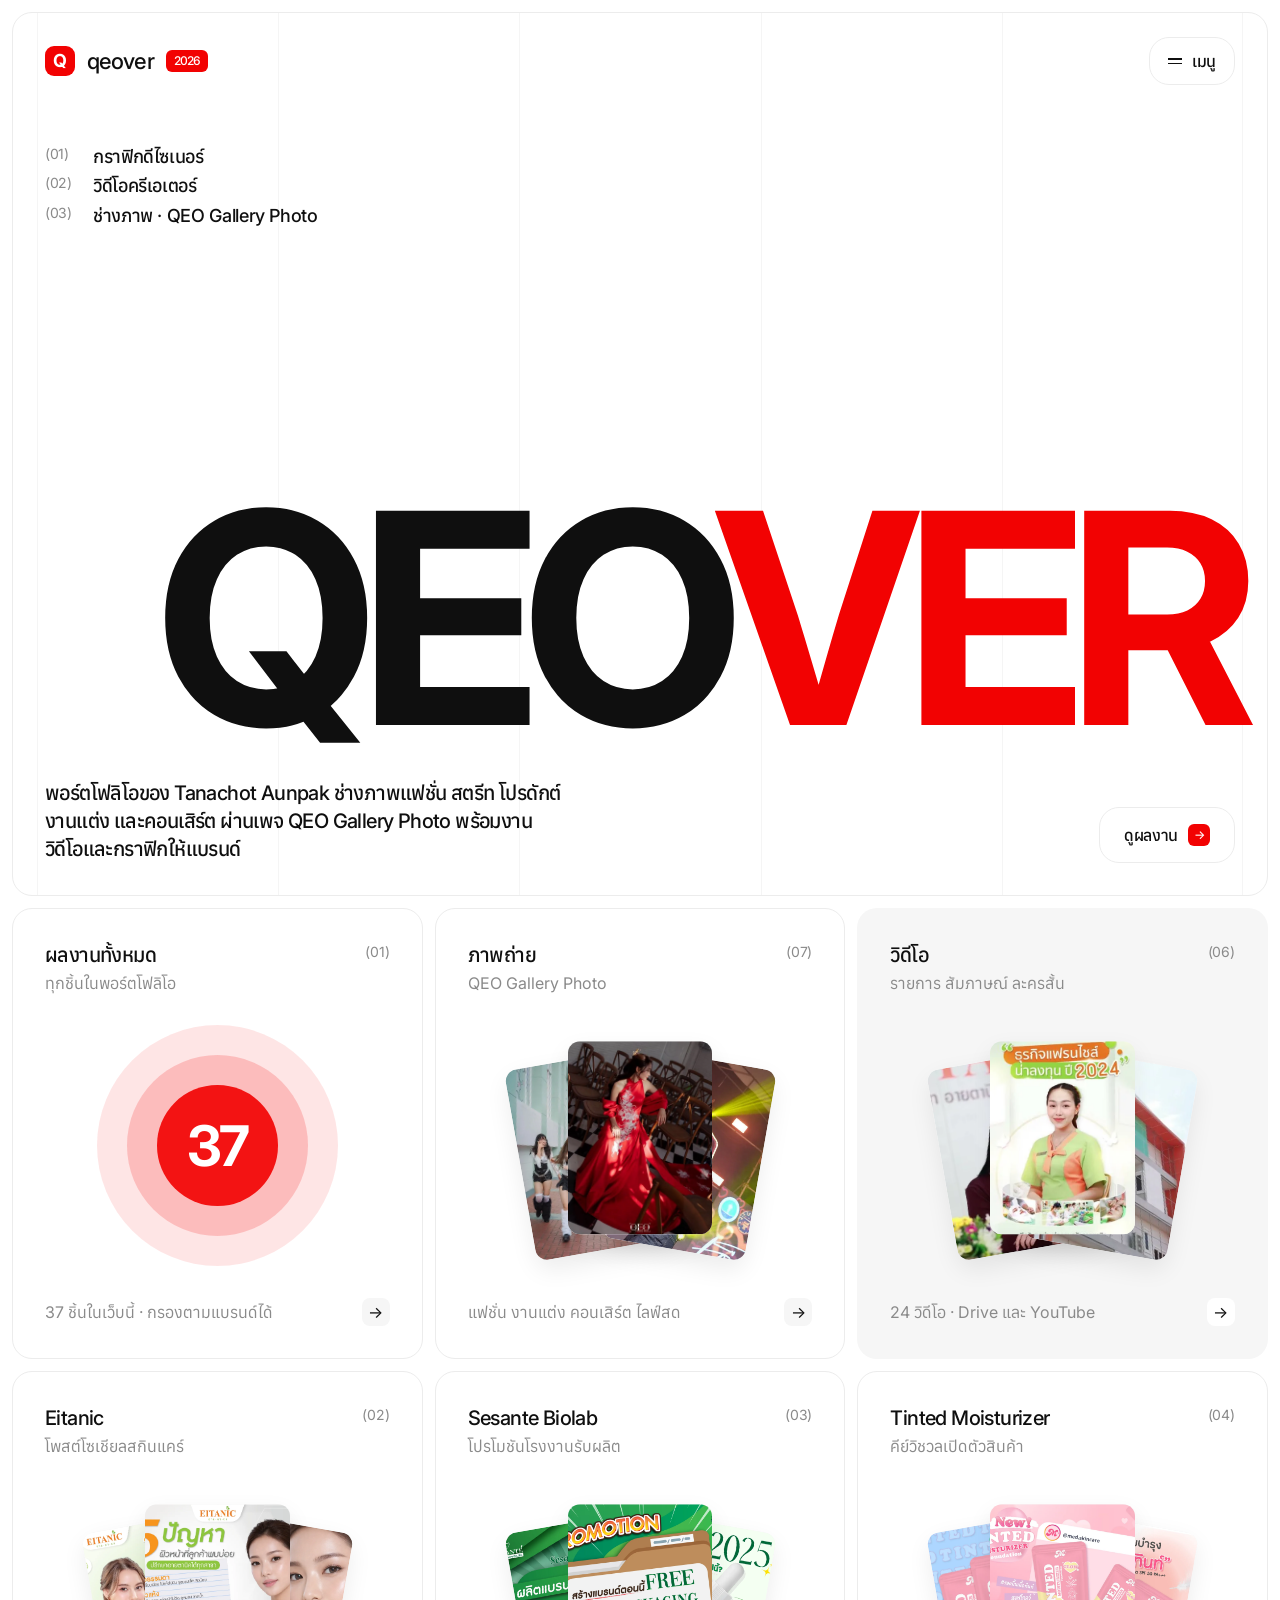
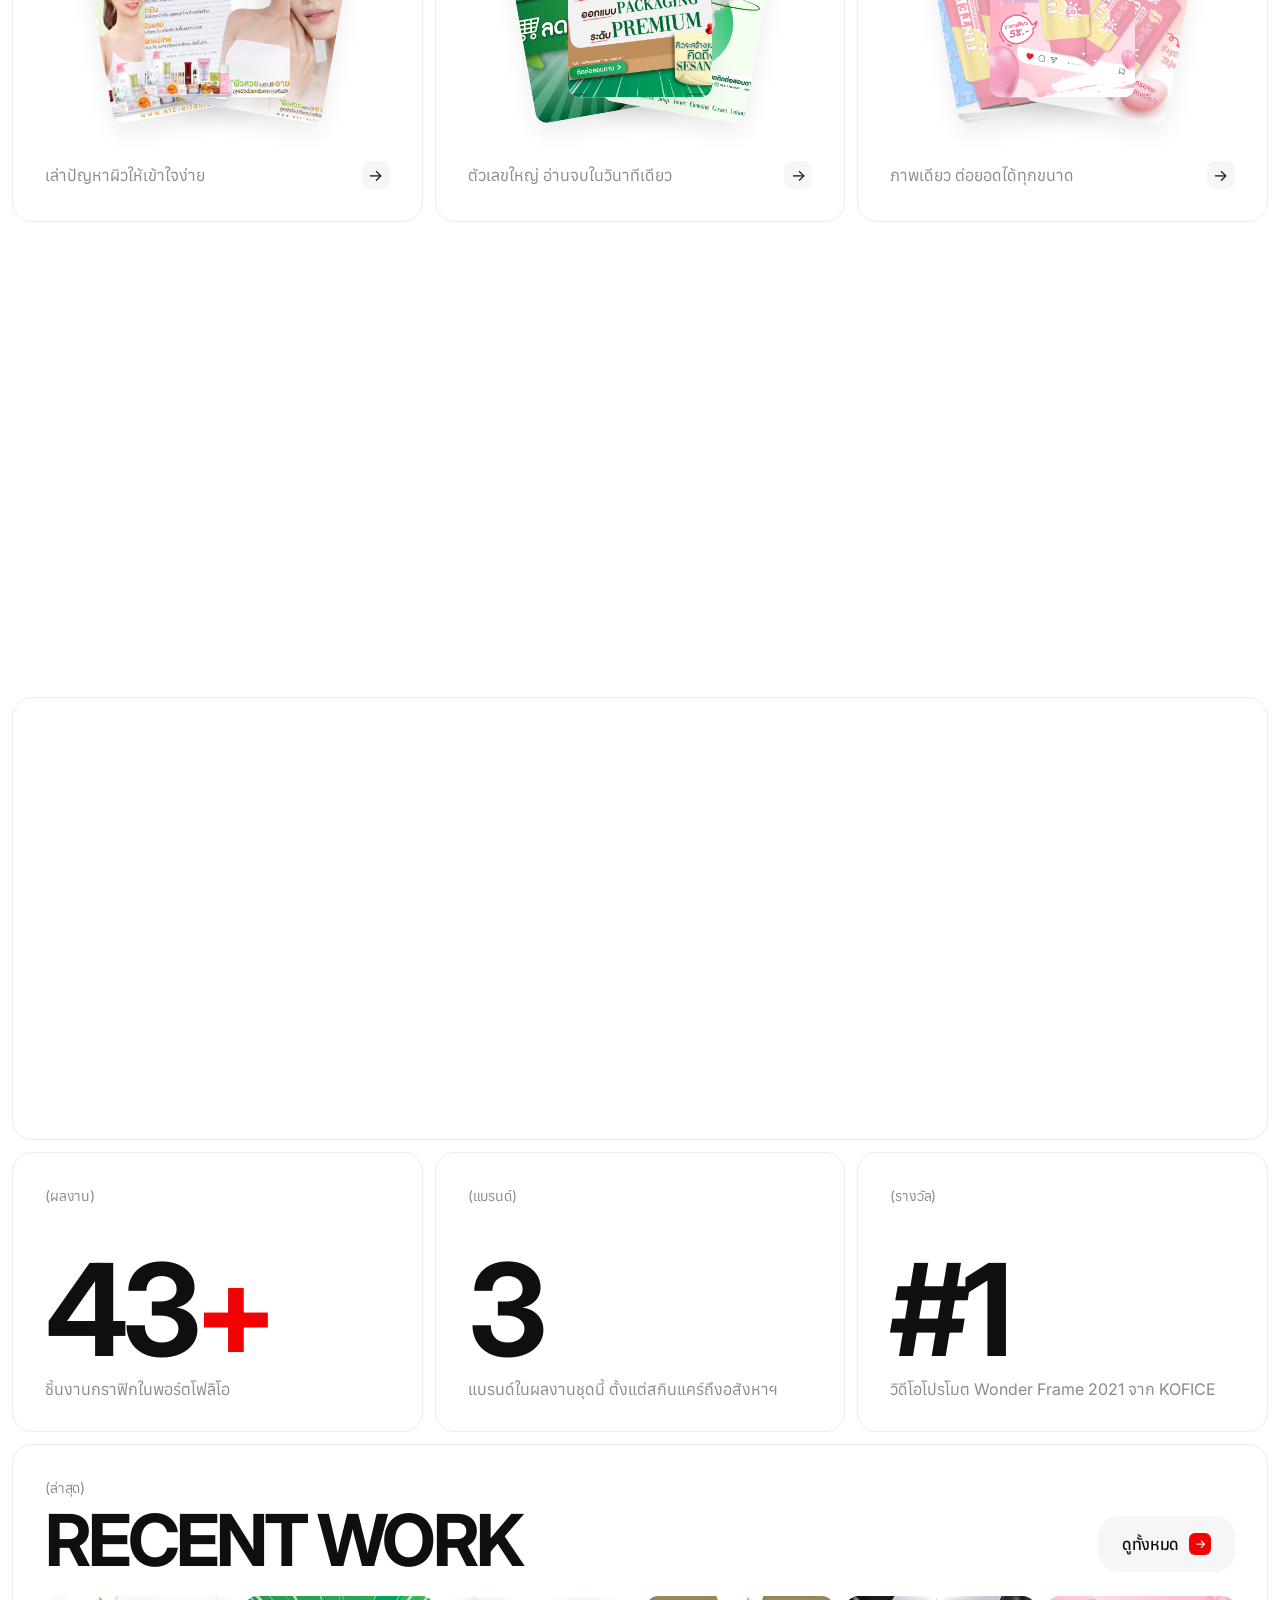
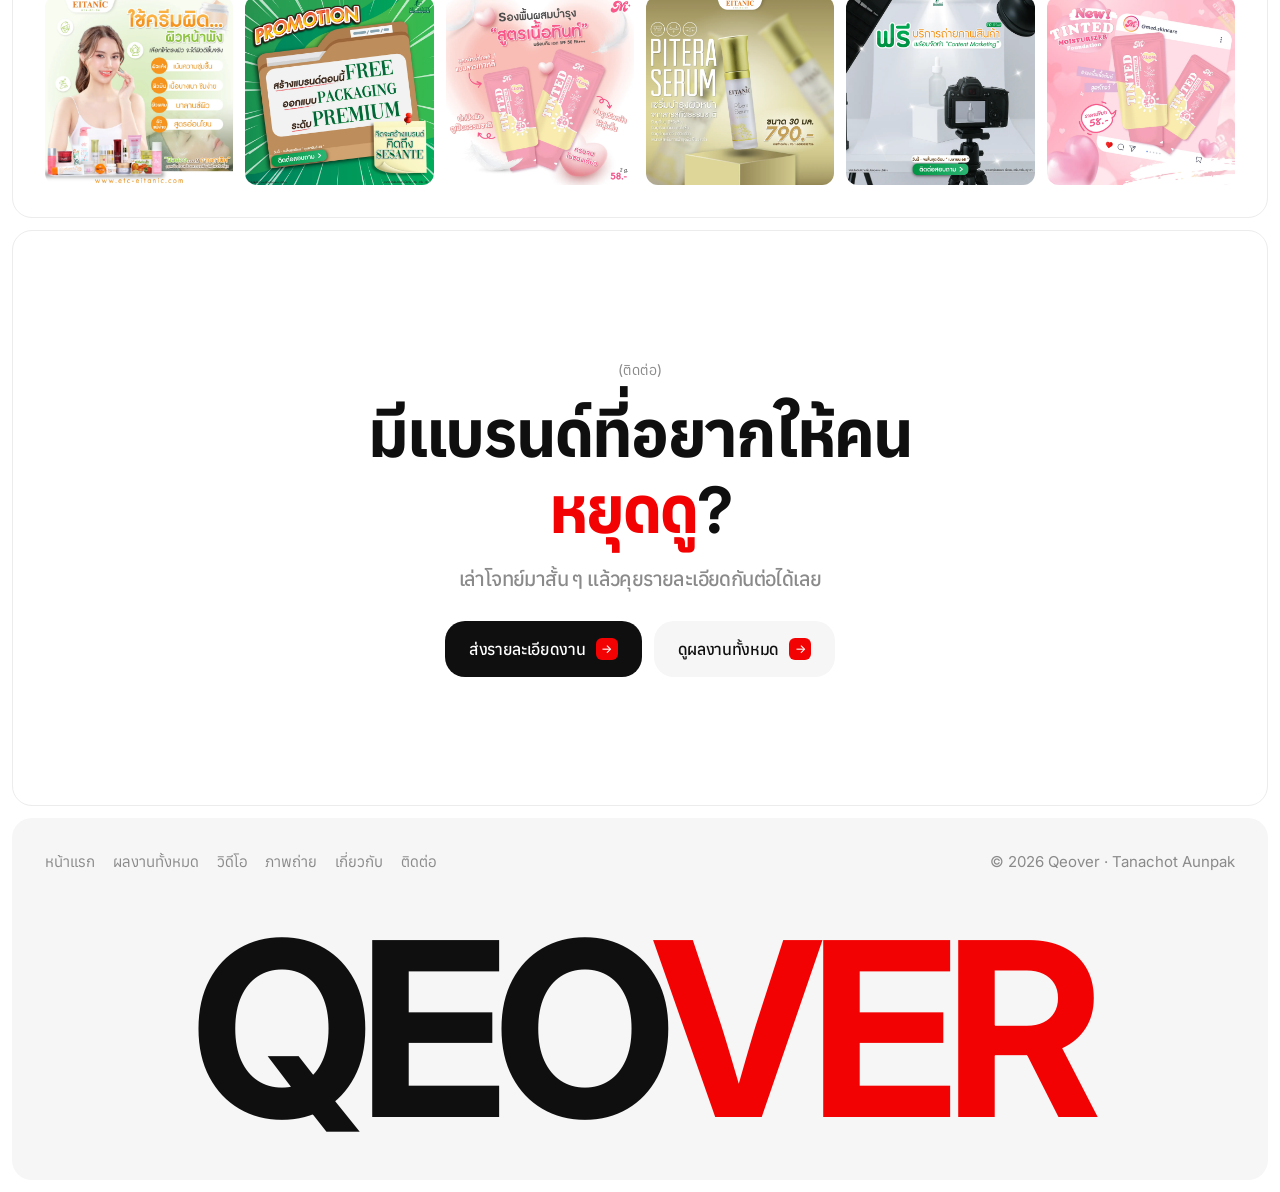
==== commit 15252bc6: "White minimal theme; rename Tanachok to Tanachot Co-Authored-By: Claude Opus 5.5 <noreply@anthropic." ====
--- a/index.html
+++ b/index.html
@@ -3,13 +3,13 @@
 <head>
 <meta charset="utf-8">
 <meta name="viewport" content="width=device-width, initial-scale=1">
-<title>Qeover — พอร์ตโฟลิโอ Tanachok Aunpak กราฟิกดีไซเนอร์และวิดีโอครีเอเตอร์</title>
-<meta name="description" content="พอร์ตโฟลิโอ Tanachok Aunpak งานโฆษณาออนไลน์ คีย์วิชวลสินค้า แบนเนอร์ ริชเมนู LINE OA และวิดีโอ">
+<title>Qeover — พอร์ตโฟลิโอ Tanachot Aunpak กราฟิกดีไซเนอร์และวิดีโอครีเอเตอร์</title>
+<meta name="description" content="พอร์ตโฟลิโอ Tanachot Aunpak งานโฆษณาออนไลน์ คีย์วิชวลสินค้า แบนเนอร์ ริชเมนู LINE OA และวิดีโอ">
 <link rel="preconnect" href="https://fonts.googleapis.com">
 <link rel="preconnect" href="https://fonts.gstatic.com" crossorigin>
 <link href="https://fonts.googleapis.com/css2?family=Inter:opsz,wght@14..32,400..700&family=Anuphan:wght@400;500;700&display=swap" rel="stylesheet">
 <link rel="stylesheet" href="assets/style.css">
-<script type="application/ld+json">{"@context":"https://schema.org","@type":"Person","name":"Tanachok Aunpak","brand":"Qeover","jobTitle":"Graphic Designer and Video Creator","award":"2nd place, Promotional Video, 2021 Wonder Frame: Video and Photo Contest (KOFICE)"}</script>
+<script type="application/ld+json">{"@context":"https://schema.org","@type":"Person","name":"Tanachot Aunpak","brand":"Qeover","jobTitle":"Graphic Designer and Video Creator","award":"2nd place, Promotional Video, 2021 Wonder Frame: Video and Photo Contest (KOFICE)"}</script>
 </head>
 <body>
 <main class="stack" id="top">
@@ -27,7 +27,7 @@
     </div>
     <h1 class="disp fit"><span class="bi" style="--n:2;display:block">Qeo<span class="ac">ver</span></span></h1>
     <div class="foot">
-      <p class="t20 bi" style="--n:4">พอร์ตโฟลิโอของ Tanachok Aunpak ช่างภาพแฟชั่น สตรีท โปรดักต์ งานแต่ง และคอนเสิร์ต ผ่านเพจ QEO Gallery Photo พร้อมงานวิดีโอและกราฟิกให้แบรนด์</p>
+      <p class="t20 bi" style="--n:4">พอร์ตโฟลิโอของ Tanachot Aunpak ช่างภาพแฟชั่น สตรีท โปรดักต์ งานแต่ง และคอนเสิร์ต ผ่านเพจ QEO Gallery Photo พร้อมงานวิดีโอและกราฟิกให้แบรนด์</p>
       <div class="bi" style="--n:5"><a href="work.html" class="btn light" ><span class="roll"><span>ดูผลงาน</span><span>ดูผลงาน</span></span><span class="ic">→</span></a></div>
     </div>
   </section>
@@ -103,7 +103,7 @@
     <div class="btns rv" style="--n:3"><a href="contact.html" class="btn " ><span class="roll"><span>ส่งรายละเอียดงาน</span><span>ส่งรายละเอียดงาน</span></span><span class="ic">→</span></a><a href="work.html" class="btn ghost" ><span class="roll"><span>ดูผลงานทั้งหมด</span><span>ดูผลงานทั้งหมด</span></span><span class="ic">→</span></a></div>
   </section>
   <footer class="panel dark foot-panel">
-    <div class="row"><nav aria-label="ลิงก์ท้ายเว็บ"><a href="index.html">หน้าแรก</a><a href="work.html">ผลงานทั้งหมด</a><a href="video.html">วิดีโอ</a><a href="photo.html">ภาพถ่าย</a><a href="about.html">เกี่ยวกับ</a><a href="contact.html">ติดต่อ</a></nav><span>© 2026 Qeover · Tanachok Aunpak</span></div>
+    <div class="row"><nav aria-label="ลิงก์ท้ายเว็บ"><a href="index.html">หน้าแรก</a><a href="work.html">ผลงานทั้งหมด</a><a href="video.html">วิดีโอ</a><a href="photo.html">ภาพถ่าย</a><a href="about.html">เกี่ยวกับ</a><a href="contact.html">ติดต่อ</a></nav><span>© 2026 Qeover · Tanachot Aunpak</span></div>
     <div class="mega disp fit">Qeo<span class="ac">ver</span></div>
   </footer>
 </main>
--- a/assets/style.css
+++ b/assets/style.css
@@ -1,4 +1,4 @@
-/* Tanachok Aunpak — portfolio
+/* Tanachot Aunpak — portfolio
    Style: Guidy-inspired. Barlow Condensed italic display, Kanit italic for Thai display,
    Switzer + Anuphan body. Grey page, framed panels, one accent. */
 :root{
@@ -185,7 +185,7 @@
 .filters{display:flex;flex-wrap:wrap;gap:8px;align-items:center;padding:var(--pad)}
 .filters .lbl{font:400 14px/1 var(--body);color:var(--grey);margin-right:6px}
 .filters .sep{width:1px;height:28px;background:var(--line);margin:0 8px}
-.chip{height:40px;padding:0 16px;border-radius:800px;border:0;background:var(--page);font:500 15px/1 var(--body);letter-spacing:-.02em;cursor:pointer;transition:background .3s,color .3s}
+.chip{display:inline-flex;align-items:center;justify-content:center;height:40px;padding:0 16px;border-radius:800px;border:0;background:var(--page);font:500 15px/1 var(--body);letter-spacing:-.02em;cursor:pointer;transition:background .3s,color .3s}
 .chip:hover{background:#E2E2E2}
 .chip[aria-pressed="true"]{background:var(--ink);color:#fff}
 .chip small{font-weight:400;opacity:.55;margin-left:6px}
@@ -313,5 +313,37 @@
 @media (max-width:1100px){.vgrid{columns:3}}
 @media (max-width:760px){.vgrid{columns:2}.vfeat{grid-template-columns:1fr}.play{width:46px;height:46px;margin:-23px 0 0 -23px}}
 @media (max-width:420px){.vgrid{columns:1}}
-.ways div{background:none;border-radius:0;border-bottom:1px solid var(--line);padding:18px 2px;min-height:58px}
-.ways div:first-child{border-top:1px solid var(--line)}
+.ways div,.ways a{background:none;border-radius:0;border-bottom:1px solid var(--line);padding:18px 2px;min-height:58px;transition:color .3s,padding .3s}
+.ways div:first-child,.ways a:first-child{border-top:1px solid var(--line)}
+.ways a:hover{color:var(--accent,#F20202);padding-left:10px}
+.ways a span{word-break:break-all}
+
+/* ===== White, clean, minimal theme ===== */
+:root{--page:#FFFFFF;--soft:#F6F6F6;--line:#ECECEC;--grey:#8A8A8A;--gap:12px;--r:20px}
+body{background:#fff}
+.panel{background:#fff;border:1px solid var(--line)}
+.glow{display:none}
+/* dark blocks become light */
+.dark{background:var(--soft);color:var(--ink);border-color:transparent}
+.dark .grey,.dark .num,.dark .dl dt{color:var(--grey)}
+.dark .srow,.dark .dl div{border-color:var(--line)}
+.card.dark .go b{background:#fff}
+.card:hover,.card.dark:hover{background:#FAFAFA}
+/* soft fills for chips, rows, inputs */
+.chip,.btn.ghost,.card .go b,.menu-list a:hover,.menu-list a[aria-current="page"],.done,.field input,.field textarea{background:var(--soft)}
+.chip:hover{background:#EDEDED}
+.btn.light{background:#fff;color:var(--ink);border:1px solid var(--line)}
+.menu-btn{border:1px solid var(--line)}
+.menu-list{border:1px solid var(--line);box-shadow:0 16px 40px rgba(0,0,0,.08)}
+.tile{border:1px solid var(--line)}
+.tile .im,.strip a,.feature .im,.card .vis .f{background:var(--soft)}
+.card .vis .f{box-shadow:0 10px 24px rgba(0,0,0,.08)}
+.hero{background:#fff;border-color:var(--line)}
+.logo{color:var(--ink)}
+.roles span{color:var(--ink)}
+.roles span em{color:var(--grey)}
+.vlines i,.vlines i:last-child{border-color:rgba(0,0,0,.04)}
+.crumb{color:var(--grey)}.crumb a:hover{color:var(--ink)}
+.foot-panel{background:var(--soft)}
+.foot-panel .row{color:var(--grey)}.foot-panel nav a:hover{color:var(--ink)}
+.phead{background:#fff;border-color:var(--line)}
